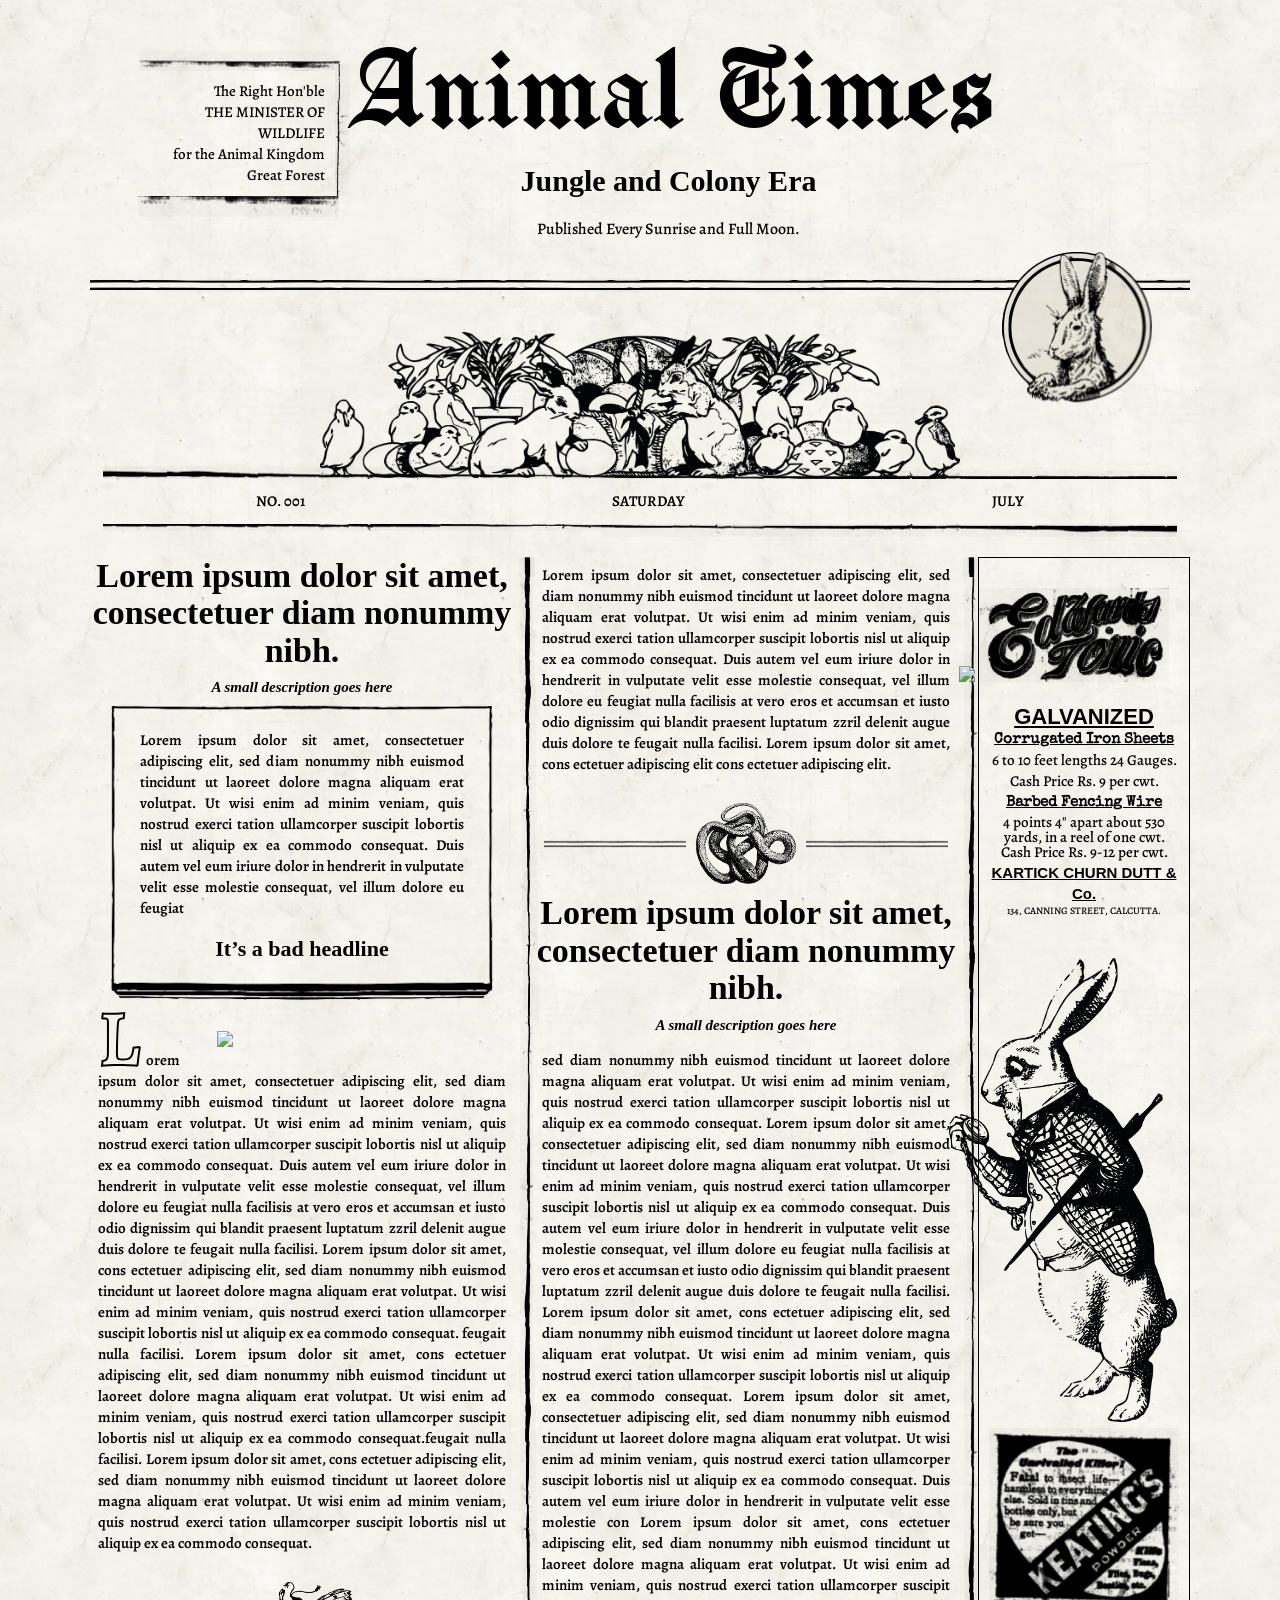
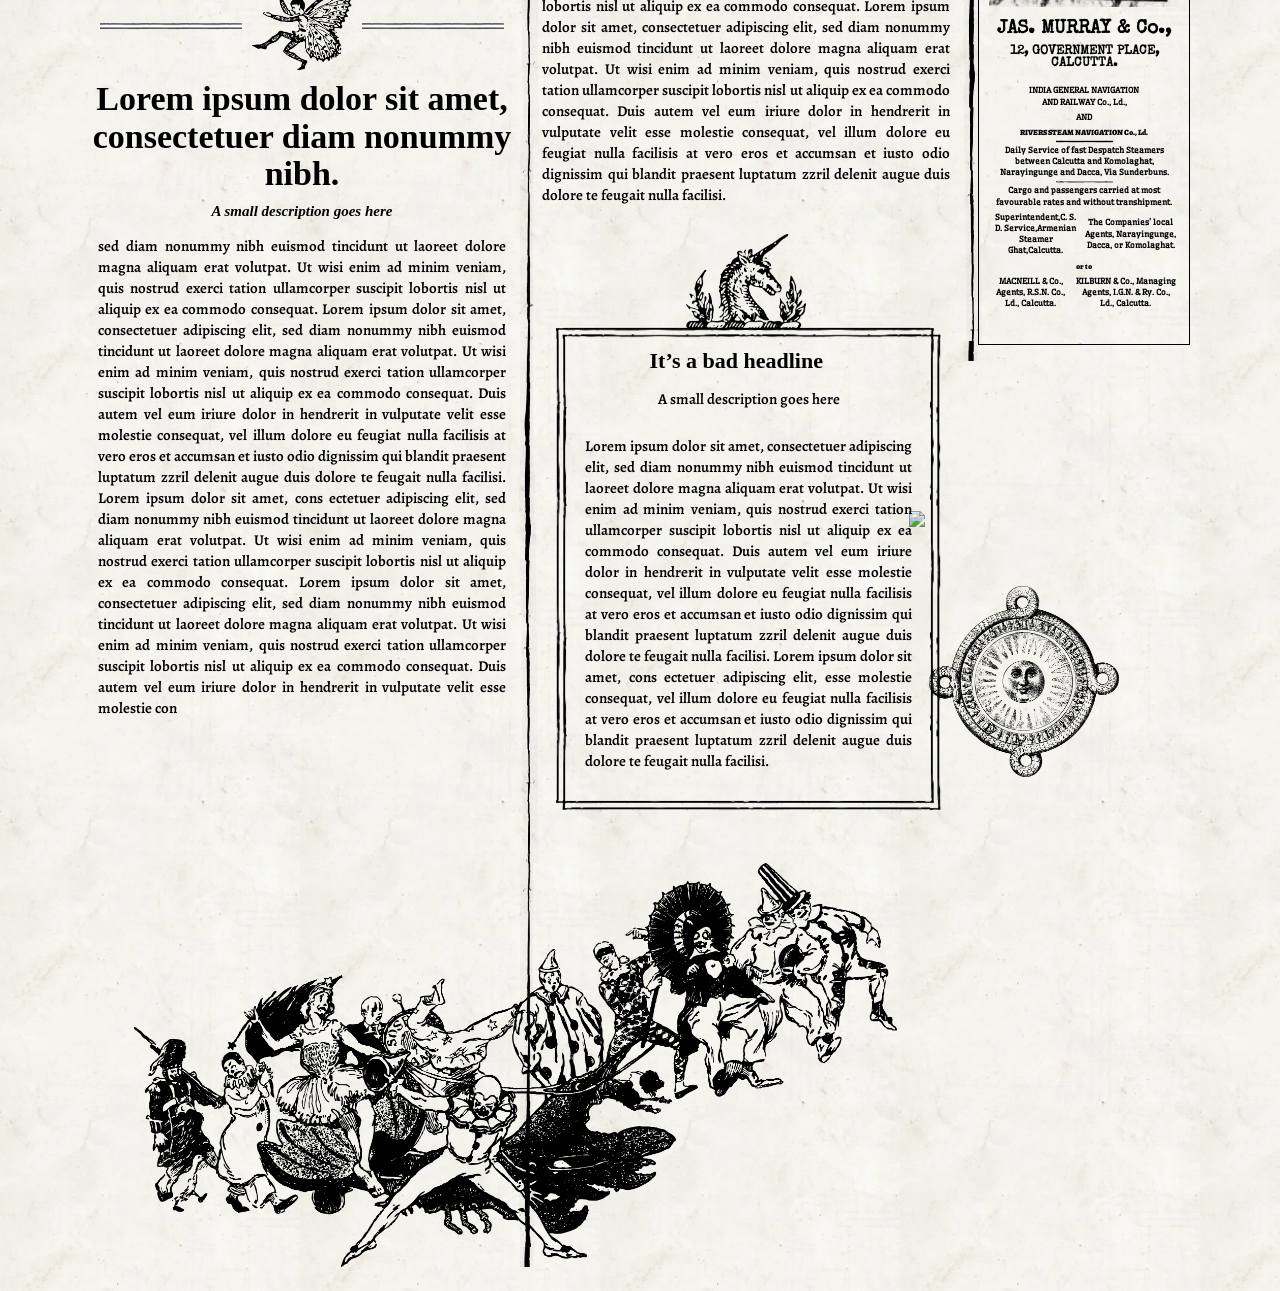
==== index.html @ b57e47ae "Reset the directory" ====
<!DOCTYPE html>
<html lang="en">

<head>
  <meta charset="utf-8">
  <meta name="viewport" content="width=device-width, initial-scale=1">
  <title>A flexbox front page</title>
  <link rel="stylesheet" href="style.css">
  <link rel="preconnect" href="https://fonts.googleapis.com">
  <link rel="preconnect" href="https://fonts.gstatic.com" crossorigin>
  <link href="https://fonts.googleapis.com/css2?family=Alegreya:ital,wght@0,400..900;1,400..900&family=Manufacturing+Consent&family=Tiro+Devanagari+Hindi:ital@0;1&display=swap" rel="stylesheet">
  <link rel="preconnect" href="https://fonts.googleapis.com">
  <link rel="preconnect" href="https://fonts.gstatic.com" crossorigin>
  <link href="https://fonts.googleapis.com/css2?family=Alegreya:ital,wght@0,400..900;1,400..900&family=Tiro+Devanagari+Hindi:ital@0;1&display=swap" rel="stylesheet">
  <link rel="preconnect" href="https://fonts.googleapis.com">
<link rel="preconnect" href="https://fonts.gstatic.com" crossorigin>
<link href="https://fonts.googleapis.com/css2?family=Alegreya:ital,wght@0,400..900;1,400..900&family=Manufacturing+Consent&family=Special+Elite&family=Tiro+Devanagari+Hindi:ital@0;1&display=swap" rel="stylesheet">
<link rel="preconnect" href="https://fonts.googleapis.com">
<link rel="preconnect" href="https://fonts.gstatic.com" crossorigin>
<link href="https://fonts.googleapis.com/css2?family=Wellfleet&display=swap" rel="stylesheet">
</head>

<body>

  <header class="masthead">
  <div class="socialbox">
    
    <div class="socials">
        <p class="social border">The Right Hon'ble<br>
        THE MINISTER OF<br>
        WILDLIFE<br>
        for the Animal Kingdom<br>
        Great Forest</p>
    </div>
    </div>
    <div class="logo">
      <h1 class="nameplate">Animal Times</h1>
      <p>Jungle and Colony Era</p>
      <p class="publish">Published Every Sunrise and Full Moon.</p>
    </div>
    <div class="emptydiv">
    </div>
    
  </header>

  <div class="linerabbit">
    <div class="doubleline1">
    </div>
    <img src="../Images/Stamp_2.png">
  </div>


  <div class="headingimage">
  <img src="../Images/Headingimage.png">
  </div>

  <div class="singleline">
    
    <div class="dateandtime">
      <p>NO. 001</p>
      <p>SATURDAY</p>
      <p>JULY</p>
    </div>
    </div>


  

  <!-- .row is a flex container. Each direct child .col is a flexible
       column. The .wide / .mid / .narrow classes only change how much
       space a column is allowed to grow (refer to the CSS and try to change the class!). -->
  <div class="row">

    <!-- the widest column -->
    <section class="col wide">
      <h2 class="lead">Lorem ipsum dolor sit amet, consectetuer diam nonummy nibh.</h2>

      <!-- A story can hold its own nested row of columns -->
      <div class="row">
        <div class="col">
          <h3>A small description goes here</h3>
          <div class="frametext">
            <p>Lorem ipsum dolor sit amet, consectetuer adipiscing elit, sed diam nonummy nibh euismod tincidunt ut laoreet dolore magna aliquam erat volutpat. Ut wisi enim ad minim veniam, quis nostrud exerci tation ullamcorper suscipit lobortis nisl ut aliquip ex ea commodo consequat. Duis autem vel eum iriure dolor in hendrerit in vulputate velit esse molestie consequat, vel illum dolore eu feugiat </p>
            <h2>It’s a bad headline</h2>
          </div>

          <article class="textwrap">
            <img src="../Images/Cockroach.png" class="wrapcockroach">
            <p>     
                <span class="letterl">L</span>orem ipsum dolor sit amet, consectetuer adipiscing elit, sed diam nonummy nibh euismod tincidunt ut laoreet dolore magna aliquam erat volutpat. Ut wisi enim ad minim veniam, quis nostrud exerci tation ullamcorper suscipit lobortis nisl ut aliquip ex ea commodo consequat. Duis autem vel eum iriure dolor in hendrerit in vulputate velit esse molestie consequat, vel illum dolore eu feugiat nulla facilisis at vero eros et accumsan et iusto odio dignissim qui blandit praesent luptatum zzril delenit augue duis dolore te feugait nulla facilisi.
Lorem ipsum dolor sit amet, cons ectetuer adipiscing elit, sed diam nonummy nibh euismod tincidunt ut laoreet dolore magna aliquam erat volutpat. Ut wisi enim ad minim veniam, quis nostrud exerci tation ullamcorper suscipit lobortis nisl ut aliquip ex ea commodo consequat. feugait nulla facilisi.
Lorem ipsum dolor sit amet, cons ectetuer adipiscing elit, sed diam nonummy nibh euismod tincidunt ut laoreet dolore magna aliquam erat volutpat. Ut wisi enim ad minim veniam, quis nostrud exerci tation ullamcorper suscipit lobortis nisl ut aliquip ex ea commodo consequat.feugait nulla facilisi.
Lorem ipsum dolor sit amet, cons ectetuer adipiscing elit, sed diam nonummy nibh euismod tincidunt ut laoreet dolore magna aliquam erat volutpat. Ut wisi enim ad minim veniam, quis nostrud exerci tation ullamcorper suscipit lobortis nisl ut aliquip ex ea commodo consequat.</p>
            </article>

            <div class="sectionbreak">
        <div class="sectionbreakline">

      </div>
      <img src="../Images/Butterfly.png" class="sectionbreakimg">
      <div class="sectionbreakline">
      </div>
      </div>

        <h2 class="lead">Lorem ipsum dolor sit amet, consectetuer diam nonummy nibh.</h2>
        
    <h3>A small description goes here</h3>

      <p>
        sed diam nonummy nibh euismod tincidunt ut laoreet dolore magna aliquam erat volutpat. Ut wisi enim ad minim veniam, quis nostrud exerci tation ullamcorper suscipit lobortis nisl ut aliquip ex ea commodo consequat.
Lorem ipsum dolor sit amet, consectetuer adipiscing elit, sed diam nonummy nibh euismod tincidunt ut laoreet dolore magna aliquam erat volutpat. Ut wisi enim ad minim veniam, quis nostrud exerci tation ullamcorper suscipit lobortis nisl ut aliquip ex ea commodo consequat. Duis autem vel eum iriure dolor in hendrerit in vulputate velit esse molestie consequat, vel illum dolore eu feugiat nulla facilisis at vero eros et accumsan et iusto odio dignissim qui blandit praesent luptatum zzril delenit augue duis dolore te feugait nulla facilisi.
Lorem ipsum dolor sit amet, cons ectetuer adipiscing elit, sed diam nonummy nibh euismod tincidunt ut laoreet dolore magna aliquam erat volutpat. Ut wisi enim ad minim veniam, quis nostrud exerci tation ullamcorper suscipit lobortis nisl ut aliquip ex ea commodo consequat. Lorem ipsum dolor sit amet, consectetuer adipiscing elit, sed diam nonummy nibh euismod tincidunt ut laoreet dolore magna aliquam erat volutpat. Ut wisi enim ad minim veniam, quis nostrud exerci tation ullamcorper suscipit lobortis nisl ut aliquip ex ea commodo consequat. Duis autem vel eum iriure dolor in hendrerit in vulputate velit esse molestie con
      </p>

      

        </div>

      </div>
    </section>

  
    <!-- a medium column with its own nested row -->
    <section class="col mid divider">
      <div class="row">
        <div class="col">
          <p>Lorem ipsum dolor sit amet, consectetuer adipiscing elit, sed diam nonummy nibh euismod tincidunt ut laoreet dolore magna aliquam erat volutpat. Ut wisi enim ad minim veniam, quis nostrud exerci tation ullamcorper suscipit lobortis nisl ut aliquip ex ea commodo consequat. Duis autem vel eum iriure dolor in hendrerit in vulputate velit esse molestie consequat, vel illum dolore eu feugiat nulla facilisis at vero eros et accumsan et iusto odio dignissim qui blandit praesent luptatum zzril delenit augue duis dolore te feugait nulla facilisi.
Lorem ipsum dolor sit amet, cons ectetuer adipiscing elit cons ectetuer adipiscing elit.</p>

      <div class="sectionbreak">
        <div class="sectionbreakline">

      </div>
      <img src="../Images/Snake.png" class="sectionbreakimg">
      <div class="sectionbreakline">
      </div>
      </div>

      <h2 class="lead">Lorem ipsum dolor sit amet, consectetuer diam nonummy nibh.</h2>
        
    <h3>A small description goes here</h3>
      <p>
        sed diam nonummy nibh euismod tincidunt ut laoreet dolore magna aliquam erat volutpat. Ut wisi enim ad minim veniam, quis nostrud exerci tation ullamcorper suscipit lobortis nisl ut aliquip ex ea commodo consequat.
Lorem ipsum dolor sit amet, consectetuer adipiscing elit, sed diam nonummy nibh euismod tincidunt ut laoreet dolore magna aliquam erat volutpat. Ut wisi enim ad minim veniam, quis nostrud exerci tation ullamcorper suscipit lobortis nisl ut aliquip ex ea commodo consequat. Duis autem vel eum iriure dolor in hendrerit in vulputate velit esse molestie consequat, vel illum dolore eu feugiat nulla facilisis at vero eros et accumsan et iusto odio dignissim qui blandit praesent luptatum zzril delenit augue duis dolore te feugait nulla facilisi.
Lorem ipsum dolor sit amet, cons ectetuer adipiscing elit, sed diam nonummy nibh euismod tincidunt ut laoreet dolore magna aliquam erat volutpat. Ut wisi enim ad minim veniam, quis nostrud exerci tation ullamcorper suscipit lobortis nisl ut aliquip ex ea commodo consequat. Lorem ipsum dolor sit amet, consectetuer adipiscing elit, sed diam nonummy nibh euismod tincidunt ut laoreet dolore magna aliquam erat volutpat. Ut wisi enim ad minim veniam, quis nostrud exerci tation ullamcorper suscipit lobortis nisl ut aliquip ex ea commodo consequat. Duis autem vel eum iriure dolor in hendrerit in vulputate velit esse molestie con
Lorem ipsum dolor sit amet, cons ectetuer adipiscing elit, sed diam nonummy nibh euismod tincidunt ut laoreet dolore magna aliquam erat volutpat. Ut wisi enim ad minim veniam, quis nostrud exerci tation ullamcorper suscipit lobortis nisl ut aliquip ex ea commodo consequat. Lorem ipsum dolor sit amet, consectetuer adipiscing elit, sed diam nonummy nibh euismod tincidunt ut laoreet dolore magna aliquam erat volutpat. Ut wisi enim ad minim veniam, quis nostrud exerci tation ullamcorper suscipit lobortis nisl ut aliquip ex ea commodo consequat. Duis autem vel eum iriure dolor in hendrerit in vulputate velit esse molestie consequat, vel illum dolore eu feugiat nulla facilisis at vero eros et accumsan et iusto odio dignissim qui blandit praesent luptatum zzril delenit augue duis dolore te feugait nulla facilisi.

      </p>

      <img src="../Images/Horse.png" class="sectionbreakimghorse">
      <div class="col2s2border">
        <div class="col2s2headanddes">
        <h2>It’s a bad headline</h2>
        
    <p>A small description goes here</p>
    </div>
    <p>Lorem ipsum dolor sit amet, consectetuer adipiscing elit, sed diam nonummy nibh euismod tincidunt ut laoreet dolore magna aliquam erat volutpat. Ut wisi enim ad minim veniam, quis nostrud exerci tation ullamcorper suscipit lobortis nisl ut aliquip ex ea commodo consequat. Duis autem vel eum iriure dolor in hendrerit in vulputate velit esse molestie consequat, vel illum dolore eu feugiat nulla facilisis at vero eros et accumsan et iusto odio dignissim qui blandit praesent luptatum zzril delenit augue duis dolore te feugait nulla facilisi.
        Lorem ipsum dolor sit amet, cons ectetuer adipiscing elit, esse molestie consequat, vel illum dolore eu feugiat nulla facilisis at vero eros et accumsan et iusto odio dignissim qui blandit praesent luptatum zzril delenit augue duis dolore te feugait nulla facilisi.</p>
      </div>
      <img src="../Images/Circus.png" style="width: 180%; margin-left: -400px; margin-top: 50px;">
        
    </div>
      
        

      </div>
    </section>

     <!-- narrower sidebar that holds shorter items -->
    <section class="col narrow divider">
      <div class="box">
        <img src="../Images/Lobsters.png" class="lobster">
        <img src="../Images/goldentonic.png" class="goldentonic">

        <div class="advert1">
          <h2 style="font-family: sans-serif; text-align: center; text-decoration: underline; margin: 0;">GALVANIZED</h2>
          <P style="text-decoration: underline; font-family: special elite; text-align: center; padding: 0; margin: 0">Corrugated Iron Sheets</P>
          <p style="font-family: Alegreya; font-weight: 500; text-align: center; padding: 0; margin: 0;">
            6 to 10 feet lengths 24 Gauges.<br>Cash Price Rs. 9 per cwt.
          </p>
          <p style="text-decoration: underline; font-family: special elite; text-align: center; padding: 0; margin: 0;">
            Barbed Fencing Wire
          </p>
          <p style="font-family: Alegreya; font-weight: 500; text-align: center; padding: 0; margin: 2px; line-height: 1em;">
            4 points 4" apart about 530 yards, in a reel of one cwt. Cash Price Rs. 9-12 per cwt.
          </p>
          <p style="font-family: sans-serif; text-decoration: underline; text-align: center; padding: 0; margin: 0;">
            KARTICK CHURN DUTT & Co.
          </p>
          <p style="font-size: 10px; text-align: center; font-weight: 500; font-family: Alegreya; padding: 0; margin: 0;">
            134, CANNING STREET, CALCUTTA.
          </p>

        </div>

        <img src="../Images/Rabbit.png" style="width: 120%; margin-left: -40px; margin-top: 40px;">
        <img src="../Images/keatings.png" style="width: 100%;">
        
        <div class="advert2">

          <p style="font-size: 1.2em; font-family: special elite;">
            JAS. MURRAY & Co.,
          </p>
          <p style="font-family: special elite; font-size: 0.8em; line-height: 0.9;">
            12, GOVERNMENT PLACE, CALCUTTA.
          </p>
          <p style="margin-top: 12px;">
            INDIA GENERAL NAVIGATION<br>AND RAILWAY Co., Ld.,
          </p>
          <p>
            AND
          </p>
          <p style="font-family: alegreya; font-weight: 1000;">
            RIVERS STEAM NAVIGATION Co., Ld.
          </p>
          <img src="../Images/border_thinlong.png">
          <p>
            Daily Service of fast Despatch Steamers between Calcutta and Komolaghat, Narayingunge and Dacca, Via Sunderbuns.
          </p>
          <img src="../Images/border_thinlong.png">
          <p>
            Cargo and passengers carried at most favourable rates and without transhipment.
          </p>
          <div style="display: flex; justify-content: space-between;">
            <p>
              Superintendent,C. S. D. Service,Armenian Steamer Ghat,Calcutta.
            </p>
            <p>
              The Companies' local Agents, Narayingunge, Dacca, or Komolaghat.
            </p>
          </div>
          <p style="font-family: alegreya; font-weight: 1000;">
            or to
          </p>
          <div style="display: flex; justify-content: space-between;">
            <p>
              MACNEILL & Co., Agents, R.S.N. Co., Ld., Calcutta.
            </p>
            <p>
              KILBURN & Co., Managing Agents, I.G.N. & Ry. Co., Ld., Calcutta.
            </p>
          </div>
        </div>

        <img src="../Images/Dino.png" style="width: 140%; margin-left: -80px; margin-top: 40px; margin-bottom: -200px;">
        <img src="../Images/Stamp_1.png" style="width: 100%; margin-bottom: -450px;" class="stamp1">
      </div>
      
    </section>

  </div>

</body>

</html>
---- style.css ----
/* * {
  border: 0.5px solid red;
} */

body {
  max-width: 1100px;
  margin: 0 auto;
  padding: 24px;
  font-family: serif;
  line-height: 1.4;
  background-image: url('../Images/background.jpg');
  background-repeat: repeat;
  background-size: 300px;
}

p {
  margin: 0 0 10px;
  font-size: 15px;
  text-align: justify;
  padding: 8px;
  font-family: Alegreya;
  font-weight: 600;
  font-kerning: none;
}

h1 {
  margin: 0;
  line-height: 1;
  font-weight: normal;
}

h2 {
  margin: 0 0 8px;
  font-size: 22px;
  line-height: 1.1;
  font-family: Luminari;
}

h3 {
  margin: 0 0 6px;
  font-size: 15px;
  text-align: center;
  font-style: italic;
}

.lead {
  font-size: 34px;
  text-align: center;
}


/* the day's top headline */
.row {
  display: flex;
  gap: 20px;
}

.col {
  display: flex;
  flex-direction: column;
  flex: 1;
  min-width: 0;
}

/* Column widths: bigger flex value = more room. */
.wide {
  flex: 4;
}

.mid {
  flex: 4;
}

.narrow {
  flex: 2;
}

/* border-style: solid;
  border-width: 13px;
  border-image-source: url("data-uri-pattern.svg");
  border-image-slice: 2% 0% 0% 0%;
  border-image-repeat: round; */

/* .divider {
  border-image-slice: 66 0 150 183;
  border-image-width: 20px 0px 20px 20px;
  border-image-outset: 0px 0px 0px 15px;
  mix-blend-mode: multiply;
  border-image-repeat: repeat;
  border-image-source: url(../Images/bordervertical.png);
  
} */

.divider {
  /* Keep your existing border-image setup */
  border-image-slice: 66 0 150 183;
  border-image-width: 20px 0px 20px 20px;
  border-image-outset: 0px 0px 0px 15px;
  mix-blend-mode: multiply;
  border-image-repeat: repeat;
  border-image-source: url(../Images/bordervertical.png);

  /* Stop the element short of the illustrations */
  height: calc(100% - 280px); /* Adjust '180px' until it stops right above the illustration */
}

.rule {
  border-top: 2px solid;
  border-bottom: 2px solid;
  padding: 6px 0;
  margin: 0 0 16px;
}

.box {
  border: 1px solid;
  padding: 10px;
  margin-bottom: 16px;
}

.masthead {
  display: flex;
  text-align: center;
  justify-content: space-between;
  
}

.nameplate {
  font-size: 42px;
  display: flex;
}

.deck {
  font-size: 15px;
  font-style: italic;
  text-align: center;
}

.photo {
  border: 1px solid;
  height: 180px;
  margin-bottom: 8px;
  background: #eee;
}

.caption {
  font-size: 12px;
  text-align: center;
}


.masthead p {
  margin: 0;
  font-size: 14px;
  text-align: center;
  display: flex;
  justify-content: center;
  font-family: Luminari;
  font-size: 30px;
}

.masthead h1 {
  font-family: Manufacturing Consent;
  font-size: 8em;
  margin-bottom: 0px;
  max-width: 1200px;
 
}

.socials p{
  font-family: Alegreya;
  font-size: 15px;
  font-weight: 500;
  text-align: right;
  justify-content: end;
  margin-right: -50%;
  max-width: 200px;
  padding: 10px;
  border-style: solid;
  border-width: 25px;
  border-image-source: url("../Images/borderbitmap.png");
  border-image-slice: 11% 14% 9% 0%;
  border-image-repeat: round;
  mix-blend-mode: multiply;
  
}

.socialbox {
  display: flex;
  margin-top: 2%;
}


.masthead .logo{
  display: flex;
  flex-direction: column;
  justify-content: center;
  align-items: center
}

.emptydiv {
  width: 15%;
}

.logo .publish{
  font-family: Alegreya;
  font-size: 16px;
  font-weight: 500;
}

.linerabbit {
  border: none;
  height: 14px;
  background: url(../Images/double_border.png) round;
  mix-blend-mode: multiply;
  margin-top: 30px;
}

.headingimage {
  display: flex;
  justify-content: center;
  align-items: center;
  margin-top: 40px;
}

.headingimage img{
  display: flex;
  justify-content: center;
  align-items: center;
  width: 50vw;
  max-width: 1200px;

}

.singleline {
  border-style: solid;
  border-width: 13px;
  border-image-source: url("../Images/singleborder.png");
  border-image-slice: 2% 0%;
  border-image-repeat: round;
  margin-top: -12px;
  mix-blend-mode: multiply;
  margin-bottom: 20px;
}
.dateandtime {
  display: flex;
  justify-content: space-around;
  font-family: Alegreya;
  font-weight: bold;
  font-size: 4em;
  align-items: center;
}

.dateandtime p{
  margin: 0;
  padding: 12px;
}

.linerabbit img {
 position: absolute;
 width: 150px;
 right: 10%;
 top: 28%;
 -webkit-animation: rotating 4s linear infinite;
  -moz-animation: rotating 4s linear infinite;
  -ms-animation: rotating 4s linear infinite;
  -o-animation: rotating 4s linear infinite;
  animation: rotating 4s linear infinite;
}

.frametext {
  border-style: solid;
  border-width: 8px 8px 22px 8px;
  border-image-source: url("../Images/borderbitmap2.png");
  border-image-slice: 3% 2% 7% 2%;
  border-image-repeat: round;
  display: flex;
  flex-direction: column;
  align-items: center;
  justify-content: center;
  padding: 10px 14px;
  margin-bottom: 20px;
  margin-left: 20px;
  margin-right: 20px;
  
}

.sectionbreak {
  display: flex;
  justify-content: space-evenly;
  align-items: center;
  gap: 10px;
  margin: 10px;

}

.sectionbreakimg {
  width: 100px;
}

.sectionbreakline {
  background-image: url("../Images/double_border.png");
  background-repeat: repeat;
  background-size: 40px;
  height: 8px;
  width: 100%;
}

.col2s2border {
  border-style: solid;
  border-width: 13px;
  border-image-source: url("../Images/doubleborderbox.png");
   border-image-slice: 4% 5%;
   border-image-repeat: round;
   padding: 10px;
   display: flex;
   flex-direction: column;
   align-items: center;
   justify-content: center;
   margin: 0px 15px 0px 20px;
}



.sectionbreakimghorse {
  width: 120px;
  margin-bottom: -4px;
  align-self: center;
  margin-top: 10px;
}

.textwrap {
  display: block;
  margin-top: 10px;
}

img.wrapcockroach{
  float: right;
    width: 70%;
    shape-outside: url(../images/Cockroach.png);
    shape-margin: 0.8em;
    shape-image-threshold: 0.5;
}

.letterl {
  font-size: 80px;
  line-height: 0px;
  margin-right: 6px;
  font-weight: 600;
  -webkit-text-stroke: 2px black;
  color: transparent;
}




.lobster {
  width: 110%;
  margin-top: -100px;
  margin-left: -30px;
}

.goldentonic {
  width:100%;
  margin-top: 20px;
}

.advert1 {
  display: flex;
  flex-direction: column;
  margin-top: 16px;
}

.advert2 p{
  display: flex;
  justify-content: center;
  align-items: center;
  text-align: center;
  font-size: 8px;
  font-weight: bold;
  font-family: Wellfleet;
  margin: 0;
  padding: 2px;
}

.advert2 {
  display: flex;
  flex-direction: column;
  justify-content: center;
  align-items: center;
}
.advert2 img {
  width: 30%;
}

.stamp1 {
  -webkit-animation: rotating 4s linear infinite;
  -moz-animation: rotating 4s linear infinite;
  -ms-animation: rotating 4s linear infinite;
  -o-animation: rotating 4s linear infinite;
  animation: rotating 4s linear infinite;
}
/* Stack the columns on narrow screens */
@media (max-width: 700px) {
  .row {
    flex-direction: column;
  }

  .divider {
    border-left: 0;
    padding-left: 0;
    border-top: 1px solid;
    padding-top: 16px;
  }

  .masthead h1{
    font-size: 2em;
  }
}


/* @supports (initial-letter: 2) or (-webkit-initial-letter: 2) {
  .textwrap p::first-letter {
        color: #ffebb5;
        font-weight: bold;
        margin-right: 1em;
        margin-top: 1em;
        initial-letter: 4;
        background: #af0f21;
        padding: 2em;
  }
} */


@-webkit-keyframes rotating /* Safari and Chrome */ {
  from {
    -webkit-transform: rotate(0deg);
    -o-transform: rotate(0deg);
    transform: rotate(0deg);
  }
  to {
    -webkit-transform: rotate(360deg);
    -o-transform: rotate(360deg);
    transform: rotate(360deg);
  }
}
@keyframes rotating {
  from {
    -ms-transform: rotate(0deg);
    -moz-transform: rotate(0deg);
    -webkit-transform: rotate(0deg);
    -o-transform: rotate(0deg);
    transform: rotate(0deg);
  }
  to {
    -ms-transform: rotate(360deg);
    -moz-transform: rotate(360deg);
    -webkit-transform: rotate(360deg);
    -o-transform: rotate(360deg);
    transform: rotate(360deg);
  }
}
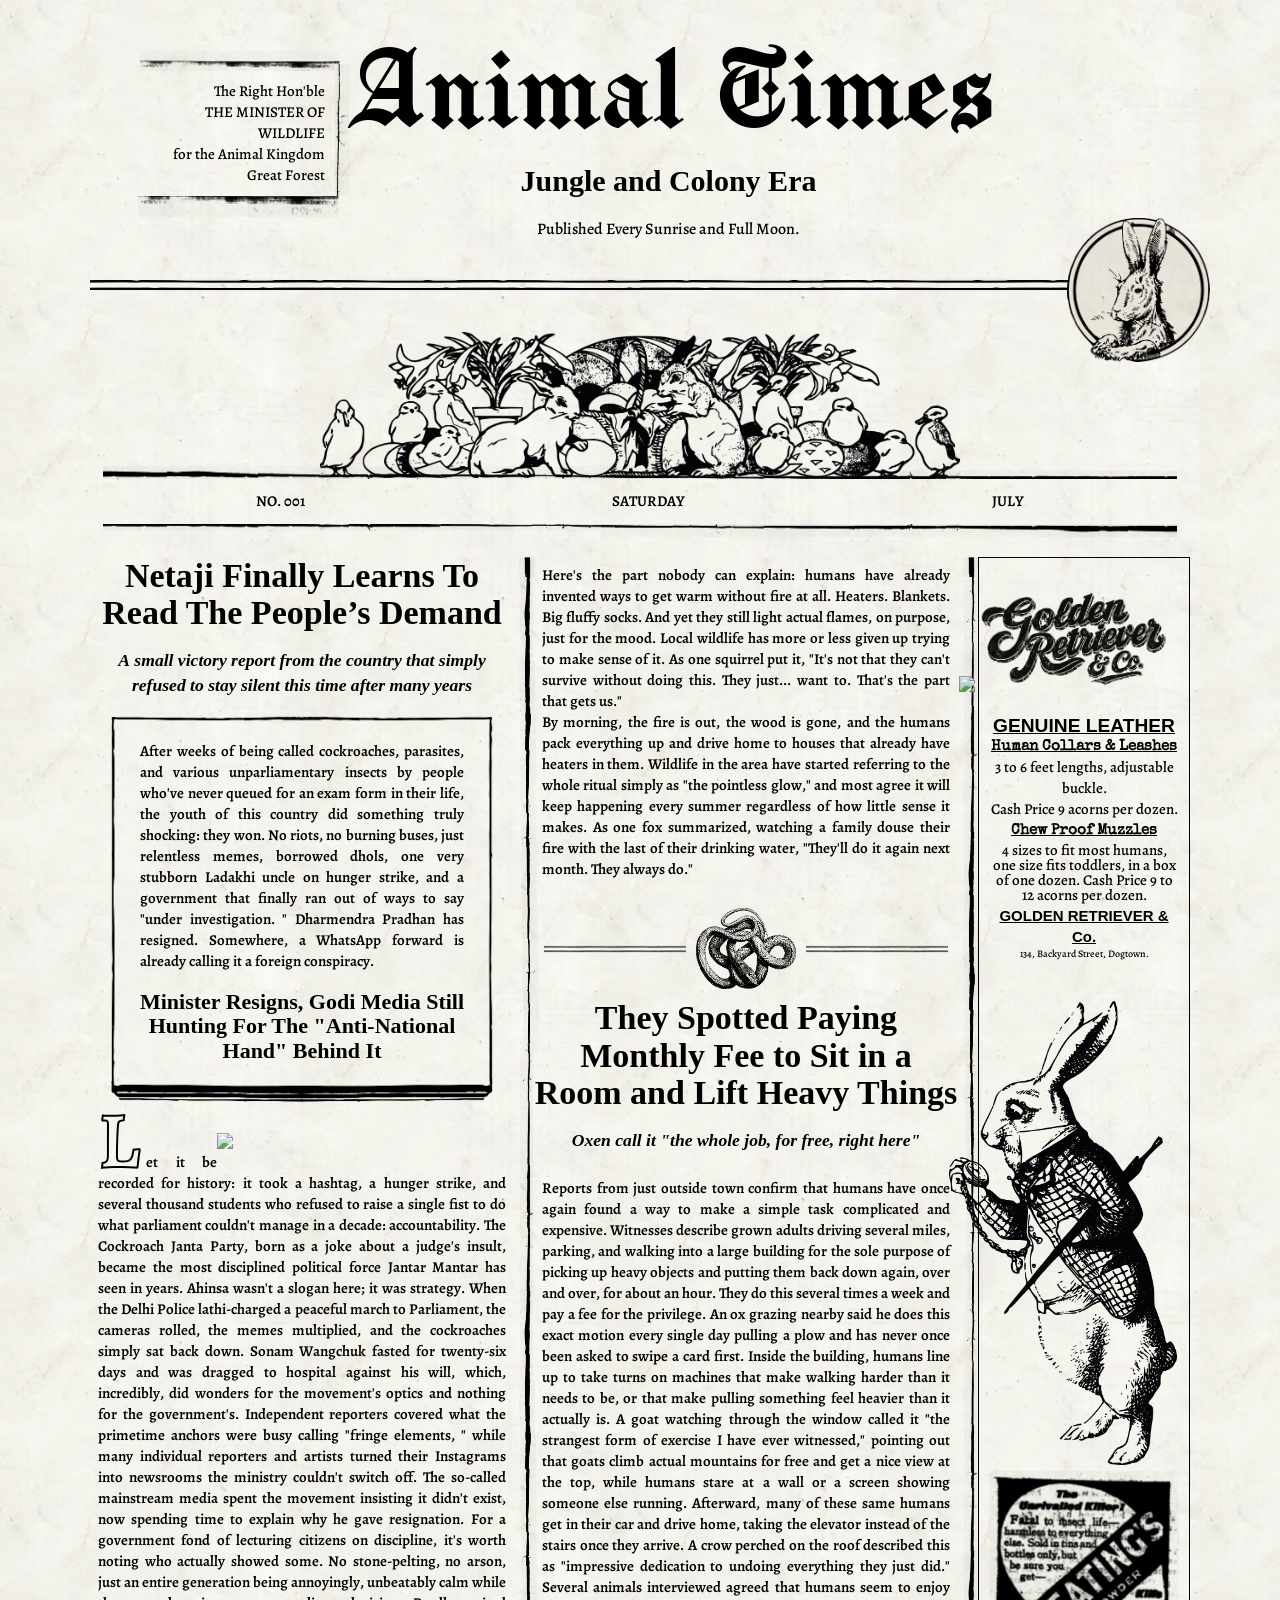
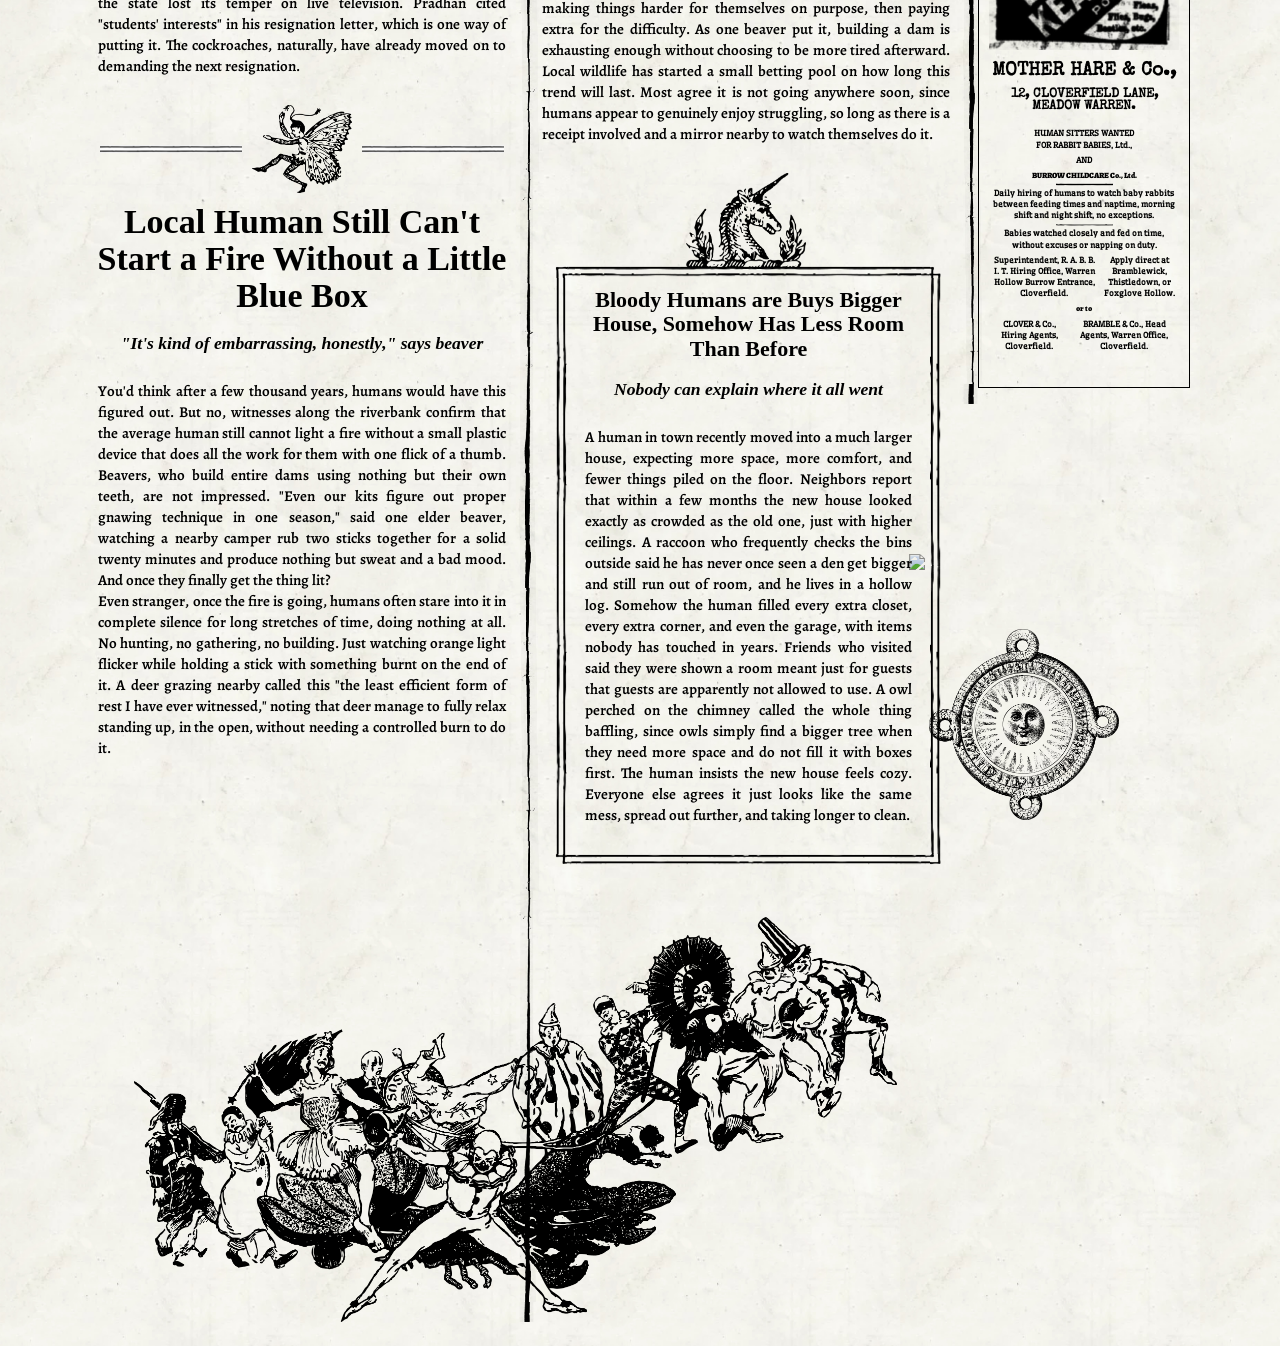
==== commit e184821e: "Version 3" ====
--- a/index.html
+++ b/index.html
@@ -73,24 +73,45 @@
 
     <!-- the widest column -->
     <section class="col wide">
-      <h2 class="lead">Lorem ipsum dolor sit amet, consectetuer diam nonummy nibh.</h2>
+      <h2 class="lead">Netaji Finally Learns To Read The People’s Demand</h2>
 
       <!-- A story can hold its own nested row of columns -->
       <div class="row">
         <div class="col">
-          <h3>A small description goes here</h3>
+          <p class="description">A small victory report from the country that simply refused to stay silent this time after many
+years</p>
           <div class="frametext">
-            <p>Lorem ipsum dolor sit amet, consectetuer adipiscing elit, sed diam nonummy nibh euismod tincidunt ut laoreet dolore magna aliquam erat volutpat. Ut wisi enim ad minim veniam, quis nostrud exerci tation ullamcorper suscipit lobortis nisl ut aliquip ex ea commodo consequat. Duis autem vel eum iriure dolor in hendrerit in vulputate velit esse molestie consequat, vel illum dolore eu feugiat </p>
-            <h2>It’s a bad headline</h2>
+            <p>After weeks of being called cockroaches, parasites, and various unparliamentary insects by
+people who've never queued for an exam form in their life, the youth of this country did
+something truly shocking: they won. No riots, no burning buses, just relentless memes,
+borrowed dhols, one very stubborn Ladakhi uncle on hunger strike, and a government that
+finally ran out of ways to say "under investigation.
+" Dharmendra Pradhan has resigned.
+Somewhere, a WhatsApp forward is already calling it a foreign conspiracy. </p>
+            <h2 style="text-align: center;">Minister Resigns, Godi Media Still Hunting For The "Anti-National Hand" Behind It</h2>
           </div>
 
           <article class="textwrap">
             <img src="../Images/Cockroach.png" class="wrapcockroach">
             <p>     
-                <span class="letterl">L</span>orem ipsum dolor sit amet, consectetuer adipiscing elit, sed diam nonummy nibh euismod tincidunt ut laoreet dolore magna aliquam erat volutpat. Ut wisi enim ad minim veniam, quis nostrud exerci tation ullamcorper suscipit lobortis nisl ut aliquip ex ea commodo consequat. Duis autem vel eum iriure dolor in hendrerit in vulputate velit esse molestie consequat, vel illum dolore eu feugiat nulla facilisis at vero eros et accumsan et iusto odio dignissim qui blandit praesent luptatum zzril delenit augue duis dolore te feugait nulla facilisi.
-Lorem ipsum dolor sit amet, cons ectetuer adipiscing elit, sed diam nonummy nibh euismod tincidunt ut laoreet dolore magna aliquam erat volutpat. Ut wisi enim ad minim veniam, quis nostrud exerci tation ullamcorper suscipit lobortis nisl ut aliquip ex ea commodo consequat. feugait nulla facilisi.
-Lorem ipsum dolor sit amet, cons ectetuer adipiscing elit, sed diam nonummy nibh euismod tincidunt ut laoreet dolore magna aliquam erat volutpat. Ut wisi enim ad minim veniam, quis nostrud exerci tation ullamcorper suscipit lobortis nisl ut aliquip ex ea commodo consequat.feugait nulla facilisi.
-Lorem ipsum dolor sit amet, cons ectetuer adipiscing elit, sed diam nonummy nibh euismod tincidunt ut laoreet dolore magna aliquam erat volutpat. Ut wisi enim ad minim veniam, quis nostrud exerci tation ullamcorper suscipit lobortis nisl ut aliquip ex ea commodo consequat.</p>
+                <span class="letterl">L</span>et it be recorded for history: it took a hashtag, a hunger strike, and several thousand students
+who refused to raise a single fist to do what parliament couldn't manage in a decade:
+accountability. The Cockroach Janta Party, born as a joke about a judge's insult, became the
+most disciplined political force Jantar Mantar has seen in years. Ahinsa wasn't a slogan here; it
+was strategy. When the Delhi Police lathi-charged a peaceful march to Parliament, the cameras
+rolled, the memes multiplied, and the cockroaches simply sat back down. Sonam Wangchuk
+fasted for twenty-six days and was dragged to hospital against his will, which, incredibly, did
+wonders for the movement's optics and nothing for the government's. Independent reporters
+covered what the primetime anchors were busy calling "fringe elements,
+" while many individual
+reporters and artists turned their Instagrams into newsrooms the ministry couldn't switch off. The
+so-called mainstream media spent the movement insisting it didn't exist, now spending time to
+explain why he gave resignation.
+For a government fond of lecturing citizens on discipline, it's worth noting who actually showed
+some. No stone-pelting, no arson, just an entire generation being annoyingly, unbeatably calm
+while the state lost its temper on live television. Pradhan cited "students' interests" in his
+resignation letter, which is one way of putting it. The cockroaches, naturally, have already
+moved on to demanding the next resignation.</p>
             </article>
 
             <div class="sectionbreak">
@@ -102,18 +123,14 @@
       </div>
       </div>
 
-        <h2 class="lead">Lorem ipsum dolor sit amet, consectetuer diam nonummy nibh.</h2>
-        
-    <h3>A small description goes here</h3>
+        <h2 class="lead">Local Human Still Can't Start a Fire Without a Little Blue Box</h2>
+        
+    <p class="description">"It's kind of embarrassing, honestly," says beaver</p>
 
       <p>
-        sed diam nonummy nibh euismod tincidunt ut laoreet dolore magna aliquam erat volutpat. Ut wisi enim ad minim veniam, quis nostrud exerci tation ullamcorper suscipit lobortis nisl ut aliquip ex ea commodo consequat.
-Lorem ipsum dolor sit amet, consectetuer adipiscing elit, sed diam nonummy nibh euismod tincidunt ut laoreet dolore magna aliquam erat volutpat. Ut wisi enim ad minim veniam, quis nostrud exerci tation ullamcorper suscipit lobortis nisl ut aliquip ex ea commodo consequat. Duis autem vel eum iriure dolor in hendrerit in vulputate velit esse molestie consequat, vel illum dolore eu feugiat nulla facilisis at vero eros et accumsan et iusto odio dignissim qui blandit praesent luptatum zzril delenit augue duis dolore te feugait nulla facilisi.
-Lorem ipsum dolor sit amet, cons ectetuer adipiscing elit, sed diam nonummy nibh euismod tincidunt ut laoreet dolore magna aliquam erat volutpat. Ut wisi enim ad minim veniam, quis nostrud exerci tation ullamcorper suscipit lobortis nisl ut aliquip ex ea commodo consequat. Lorem ipsum dolor sit amet, consectetuer adipiscing elit, sed diam nonummy nibh euismod tincidunt ut laoreet dolore magna aliquam erat volutpat. Ut wisi enim ad minim veniam, quis nostrud exerci tation ullamcorper suscipit lobortis nisl ut aliquip ex ea commodo consequat. Duis autem vel eum iriure dolor in hendrerit in vulputate velit esse molestie con
-      </p>
-
-      
-
+        You'd think after a few thousand years, humans would have this figured out. But no, witnesses along the riverbank confirm that the average human still cannot light a fire without a small plastic device that does all the work for them with one flick of a thumb. Beavers, who build entire dams using nothing but their own teeth, are not impressed. "Even our kits figure out proper gnawing technique in one season," said one elder beaver, watching a nearby camper rub two sticks together for a solid twenty minutes and produce nothing but sweat and a bad mood.
+And once they finally get the thing lit? <br>Even stranger, once the fire is going, humans often stare into it in complete silence for long stretches of time, doing nothing at all. No hunting, no gathering, no building. Just watching orange light flicker while holding a stick with something burnt on the end of it. A deer grazing nearby called this "the least efficient form of rest I have ever witnessed," noting that deer manage to fully relax standing up, in the open, without needing a controlled burn to do it.
+</p>
         </div>
 
       </div>
@@ -124,8 +141,10 @@
     <section class="col mid divider">
       <div class="row">
         <div class="col">
-          <p>Lorem ipsum dolor sit amet, consectetuer adipiscing elit, sed diam nonummy nibh euismod tincidunt ut laoreet dolore magna aliquam erat volutpat. Ut wisi enim ad minim veniam, quis nostrud exerci tation ullamcorper suscipit lobortis nisl ut aliquip ex ea commodo consequat. Duis autem vel eum iriure dolor in hendrerit in vulputate velit esse molestie consequat, vel illum dolore eu feugiat nulla facilisis at vero eros et accumsan et iusto odio dignissim qui blandit praesent luptatum zzril delenit augue duis dolore te feugait nulla facilisi.
-Lorem ipsum dolor sit amet, cons ectetuer adipiscing elit cons ectetuer adipiscing elit.</p>
+          <p>Here's the part nobody can explain: humans have already invented ways to get warm without fire at all. Heaters. Blankets. Big fluffy socks. And yet they still light actual flames, on purpose, just for the mood. Local wildlife has more or less given up trying to make sense of it. As one squirrel put it, "It's not that they can't survive without doing this. They just... want to. That's the part that gets us."<br>
+            By morning, the fire is out, the wood is gone, and the humans pack everything up and drive home to houses that already have heaters in them. Wildlife in the area have started referring to the whole ritual simply as "the pointless glow," and most agree it will keep happening every summer regardless of how little sense it makes. As one fox summarized, watching a family douse their fire with the last of their drinking water, "They'll do it again next month. They always do."
+            
+          </p>
 
       <div class="sectionbreak">
         <div class="sectionbreakline">
@@ -136,26 +155,28 @@
       </div>
       </div>
 
-      <h2 class="lead">Lorem ipsum dolor sit amet, consectetuer diam nonummy nibh.</h2>
-        
-    <h3>A small description goes here</h3>
+      <h2 class="lead">They Spotted Paying Monthly Fee to Sit in a Room and Lift Heavy Things</h2>
+        
+    <p class="description">Oxen call it "the whole job, for free, right here"</p>
       <p>
-        sed diam nonummy nibh euismod tincidunt ut laoreet dolore magna aliquam erat volutpat. Ut wisi enim ad minim veniam, quis nostrud exerci tation ullamcorper suscipit lobortis nisl ut aliquip ex ea commodo consequat.
-Lorem ipsum dolor sit amet, consectetuer adipiscing elit, sed diam nonummy nibh euismod tincidunt ut laoreet dolore magna aliquam erat volutpat. Ut wisi enim ad minim veniam, quis nostrud exerci tation ullamcorper suscipit lobortis nisl ut aliquip ex ea commodo consequat. Duis autem vel eum iriure dolor in hendrerit in vulputate velit esse molestie consequat, vel illum dolore eu feugiat nulla facilisis at vero eros et accumsan et iusto odio dignissim qui blandit praesent luptatum zzril delenit augue duis dolore te feugait nulla facilisi.
-Lorem ipsum dolor sit amet, cons ectetuer adipiscing elit, sed diam nonummy nibh euismod tincidunt ut laoreet dolore magna aliquam erat volutpat. Ut wisi enim ad minim veniam, quis nostrud exerci tation ullamcorper suscipit lobortis nisl ut aliquip ex ea commodo consequat. Lorem ipsum dolor sit amet, consectetuer adipiscing elit, sed diam nonummy nibh euismod tincidunt ut laoreet dolore magna aliquam erat volutpat. Ut wisi enim ad minim veniam, quis nostrud exerci tation ullamcorper suscipit lobortis nisl ut aliquip ex ea commodo consequat. Duis autem vel eum iriure dolor in hendrerit in vulputate velit esse molestie con
-Lorem ipsum dolor sit amet, cons ectetuer adipiscing elit, sed diam nonummy nibh euismod tincidunt ut laoreet dolore magna aliquam erat volutpat. Ut wisi enim ad minim veniam, quis nostrud exerci tation ullamcorper suscipit lobortis nisl ut aliquip ex ea commodo consequat. Lorem ipsum dolor sit amet, consectetuer adipiscing elit, sed diam nonummy nibh euismod tincidunt ut laoreet dolore magna aliquam erat volutpat. Ut wisi enim ad minim veniam, quis nostrud exerci tation ullamcorper suscipit lobortis nisl ut aliquip ex ea commodo consequat. Duis autem vel eum iriure dolor in hendrerit in vulputate velit esse molestie consequat, vel illum dolore eu feugiat nulla facilisis at vero eros et accumsan et iusto odio dignissim qui blandit praesent luptatum zzril delenit augue duis dolore te feugait nulla facilisi.
+        Reports from just outside town confirm that humans have once again found a way to make a simple task complicated and expensive. Witnesses describe grown adults driving several miles, parking, and walking into a large building for the sole purpose of picking up heavy objects and putting them back down again, over and over, for about an hour. They do this several times a week and pay a fee for the privilege. An ox grazing nearby said he does this exact motion every single day pulling a plow and has never once been asked to swipe a card first.
+
+Inside the building, humans line up to take turns on machines that make walking harder than it needs to be, or that make pulling something feel heavier than it actually is. A goat watching through the window called it "the strangest form of exercise I have ever witnessed," pointing out that goats climb actual mountains for free and get a nice view at the top, while humans stare at a wall or a screen showing someone else running.
+
+Afterward, many of these same humans get in their car and drive home, taking the elevator instead of the stairs once they arrive. A crow perched on the roof described this as "impressive dedication to undoing everything they just did." Several animals interviewed agreed that humans seem to enjoy making things harder for themselves on purpose, then paying extra for the difficulty. As one beaver put it, building a dam is exhausting enough without choosing to be more tired afterward.
+
+Local wildlife has started a small betting pool on how long this trend will last. Most agree it is not going anywhere soon, since humans appear to genuinely enjoy struggling, so long as there is a receipt involved and a mirror nearby to watch themselves do it.
 
       </p>
 
       <img src="../Images/Horse.png" class="sectionbreakimghorse">
       <div class="col2s2border">
         <div class="col2s2headanddes">
-        <h2>It’s a bad headline</h2>
-        
-    <p>A small description goes here</p>
-    </div>
-    <p>Lorem ipsum dolor sit amet, consectetuer adipiscing elit, sed diam nonummy nibh euismod tincidunt ut laoreet dolore magna aliquam erat volutpat. Ut wisi enim ad minim veniam, quis nostrud exerci tation ullamcorper suscipit lobortis nisl ut aliquip ex ea commodo consequat. Duis autem vel eum iriure dolor in hendrerit in vulputate velit esse molestie consequat, vel illum dolore eu feugiat nulla facilisis at vero eros et accumsan et iusto odio dignissim qui blandit praesent luptatum zzril delenit augue duis dolore te feugait nulla facilisi.
-        Lorem ipsum dolor sit amet, cons ectetuer adipiscing elit, esse molestie consequat, vel illum dolore eu feugiat nulla facilisis at vero eros et accumsan et iusto odio dignissim qui blandit praesent luptatum zzril delenit augue duis dolore te feugait nulla facilisi.</p>
+        <h2 style="text-align: center;">Bloody Humans are Buys Bigger House, Somehow Has Less Room Than Before</h2>
+        
+    <p class="description">Nobody can explain where it all went</p>
+    </div>
+    <p>A human in town recently moved into a much larger house, expecting more space, more comfort, and fewer things piled on the floor. Neighbors report that within a few months the new house looked exactly as crowded as the old one, just with higher ceilings. A raccoon who frequently checks the bins outside said he has never once seen a den get bigger and still run out of room, and he lives in a hollow log. Somehow the human filled every extra closet, every extra corner, and even the garage, with items nobody has touched in years. Friends who visited said they were shown a room meant just for guests that guests are apparently not allowed to use. A owl perched on the chimney called the whole thing baffling, since owls simply find a bigger tree when they need more space and do not fill it with boxes first. The human insists the new house feels cozy. Everyone else agrees it just looks like the same mess, spread out further, and taking longer to clean.</p>
       </div>
       <img src="../Images/Circus.png" style="width: 180%; margin-left: -400px; margin-top: 50px;">
         
@@ -173,22 +194,22 @@
         <img src="../Images/goldentonic.png" class="goldentonic">
 
         <div class="advert1">
-          <h2 style="font-family: sans-serif; text-align: center; text-decoration: underline; margin: 0;">GALVANIZED</h2>
-          <P style="text-decoration: underline; font-family: special elite; text-align: center; padding: 0; margin: 0">Corrugated Iron Sheets</P>
+          <h2 style=" font-size: 1.2em; font-family: sans-serif; text-align: center; text-decoration: underline; margin: 0;">GENUINE LEATHER</h2>
+          <P style="text-decoration: underline; font-family: special elite; text-align: center; padding: 0; margin: 0">Human Collars & Leashes</P>
           <p style="font-family: Alegreya; font-weight: 500; text-align: center; padding: 0; margin: 0;">
-            6 to 10 feet lengths 24 Gauges.<br>Cash Price Rs. 9 per cwt.
+            3 to 6 feet lengths, adjustable buckle.<br>Cash Price 9 acorns per dozen.
           </p>
           <p style="text-decoration: underline; font-family: special elite; text-align: center; padding: 0; margin: 0;">
-            Barbed Fencing Wire
+            Chew Proof Muzzles
           </p>
           <p style="font-family: Alegreya; font-weight: 500; text-align: center; padding: 0; margin: 2px; line-height: 1em;">
-            4 points 4" apart about 530 yards, in a reel of one cwt. Cash Price Rs. 9-12 per cwt.
+            4 sizes to fit most humans, one size fits toddlers, in a box of one dozen. Cash Price 9 to 12 acorns per dozen.
           </p>
           <p style="font-family: sans-serif; text-decoration: underline; text-align: center; padding: 0; margin: 0;">
-            KARTICK CHURN DUTT & Co.
+            GOLDEN RETRIEVER & Co.
           </p>
           <p style="font-size: 10px; text-align: center; font-weight: 500; font-family: Alegreya; padding: 0; margin: 0;">
-            134, CANNING STREET, CALCUTTA.
+            134, Backyard Street, Dogtown.
           </p>
 
         </div>
@@ -199,34 +220,41 @@
         <div class="advert2">
 
           <p style="font-size: 1.2em; font-family: special elite;">
-            JAS. MURRAY & Co.,
+            MOTHER HARE & Co.,
           </p>
           <p style="font-family: special elite; font-size: 0.8em; line-height: 0.9;">
-            12, GOVERNMENT PLACE, CALCUTTA.
+            12, CLOVERFIELD LANE, MEADOW WARREN.
           </p>
           <p style="margin-top: 12px;">
-            INDIA GENERAL NAVIGATION<br>AND RAILWAY Co., Ld.,
+            HUMAN SITTERS WANTED<br>FOR RABBIT BABIES, Ltd.,
           </p>
           <p>
             AND
           </p>
           <p style="font-family: alegreya; font-weight: 1000;">
-            RIVERS STEAM NAVIGATION Co., Ld.
+            BURROW CHILDCARE Co., Ltd.
           </p>
           <img src="../Images/border_thinlong.png">
           <p>
-            Daily Service of fast Despatch Steamers between Calcutta and Komolaghat, Narayingunge and Dacca, Via Sunderbuns.
+            Daily hiring of humans to watch baby rabbits
+between feeding times and naptime,
+morning shift and night shift, no exceptions.
           </p>
           <img src="../Images/border_thinlong.png">
           <p>
-            Cargo and passengers carried at most favourable rates and without transhipment.
+            Babies watched closely and fed on time,
+without excuses or napping on duty.
           </p>
           <div style="display: flex; justify-content: space-between;">
             <p>
-              Superintendent,C. S. D. Service,Armenian Steamer Ghat,Calcutta.
-            </p>
-            <p>
-              The Companies' local Agents, Narayingunge, Dacca, or Komolaghat.
+              Superintendent, R. A. B. B. I. T.
+Hiring Office, Warren Hollow
+Burrow Entrance, Cloverfield.
+            </p>
+            <p>
+              Apply direct at
+Bramblewick, Thistledown,
+or Foxglove Hollow.
             </p>
           </div>
           <p style="font-family: alegreya; font-weight: 1000;">
@@ -234,10 +262,13 @@
           </p>
           <div style="display: flex; justify-content: space-between;">
             <p>
-              MACNEILL & Co., Agents, R.S.N. Co., Ld., Calcutta.
-            </p>
-            <p>
-              KILBURN & Co., Managing Agents, I.G.N. & Ry. Co., Ld., Calcutta.
+              CLOVER & Co.,
+Hiring Agents, Cloverfield.
+            </p>
+            <p>
+              BRAMBLE & Co., Head
+Agents, Warren Office,
+Cloverfield.
             </p>
           </div>
         </div>
--- a/style.css
+++ b/style.css
@@ -161,6 +161,11 @@
   font-size: 30px;
 }
 
+p.description{
+  font-style: italic;
+  text-align: center;
+  font-size:1.1em;
+}
 .masthead h1 {
   font-family: Manufacturing Consent;
   font-size: 8em;
@@ -211,11 +216,26 @@
 }
 
 .linerabbit {
+  display: flex;
+  align-items: flex-end;
+  flex-direction: column;
   border: none;
   height: 14px;
   background: url(../Images/double_border.png) round;
   mix-blend-mode: multiply;
   margin-top: 30px;
+}
+
+.linerabbit img {
+  width: 13%;
+  margin-top: -60px;
+  margin-right: -20px;
+  display: flex;
+ -webkit-animation: rotating 4s linear infinite;
+  -moz-animation: rotating 4s linear infinite;
+  -ms-animation: rotating 4s linear infinite;
+  -o-animation: rotating 4s linear infinite;
+  animation: rotating 4s linear infinite;
 }
 
 .headingimage {
@@ -258,17 +278,7 @@
   padding: 12px;
 }
 
-.linerabbit img {
- position: absolute;
- width: 150px;
- right: 10%;
- top: 28%;
- -webkit-animation: rotating 4s linear infinite;
-  -moz-animation: rotating 4s linear infinite;
-  -ms-animation: rotating 4s linear infinite;
-  -o-animation: rotating 4s linear infinite;
-  animation: rotating 4s linear infinite;
-}
+
 
 .frametext {
   border-style: solid;
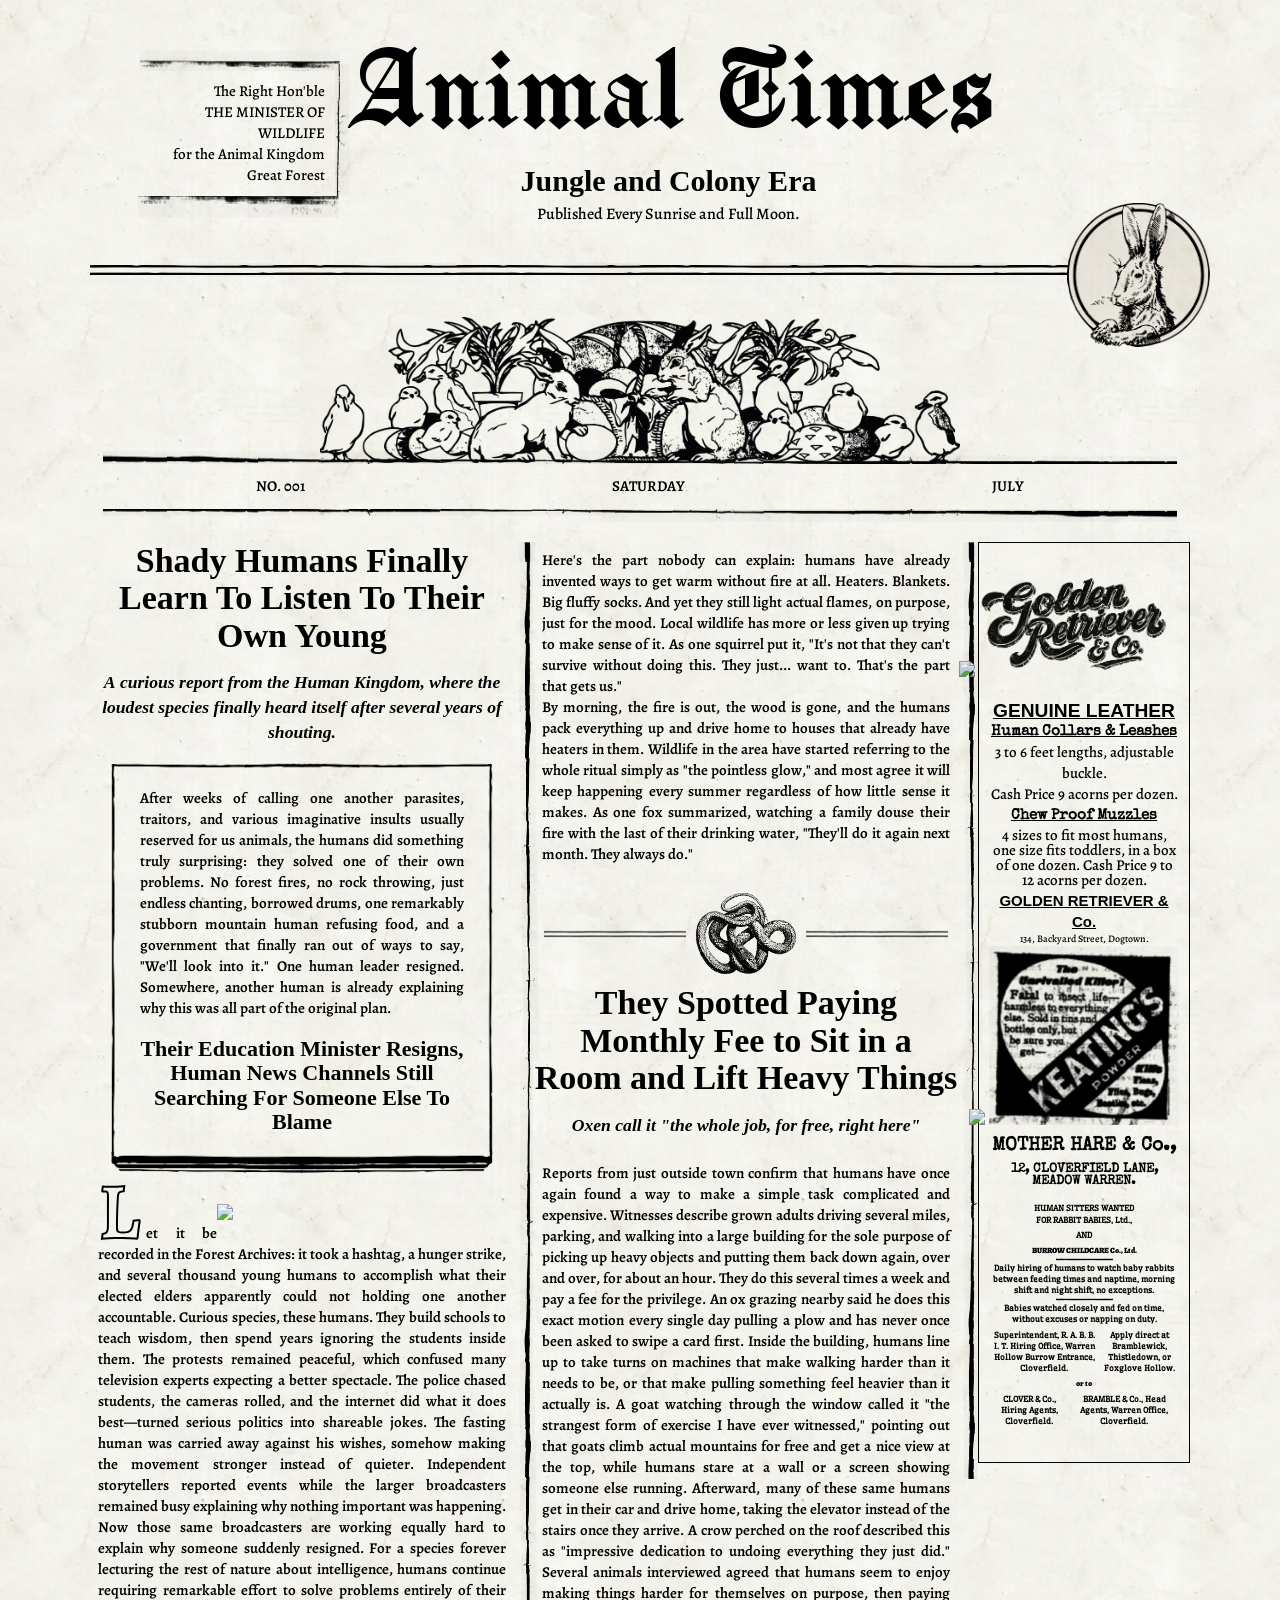
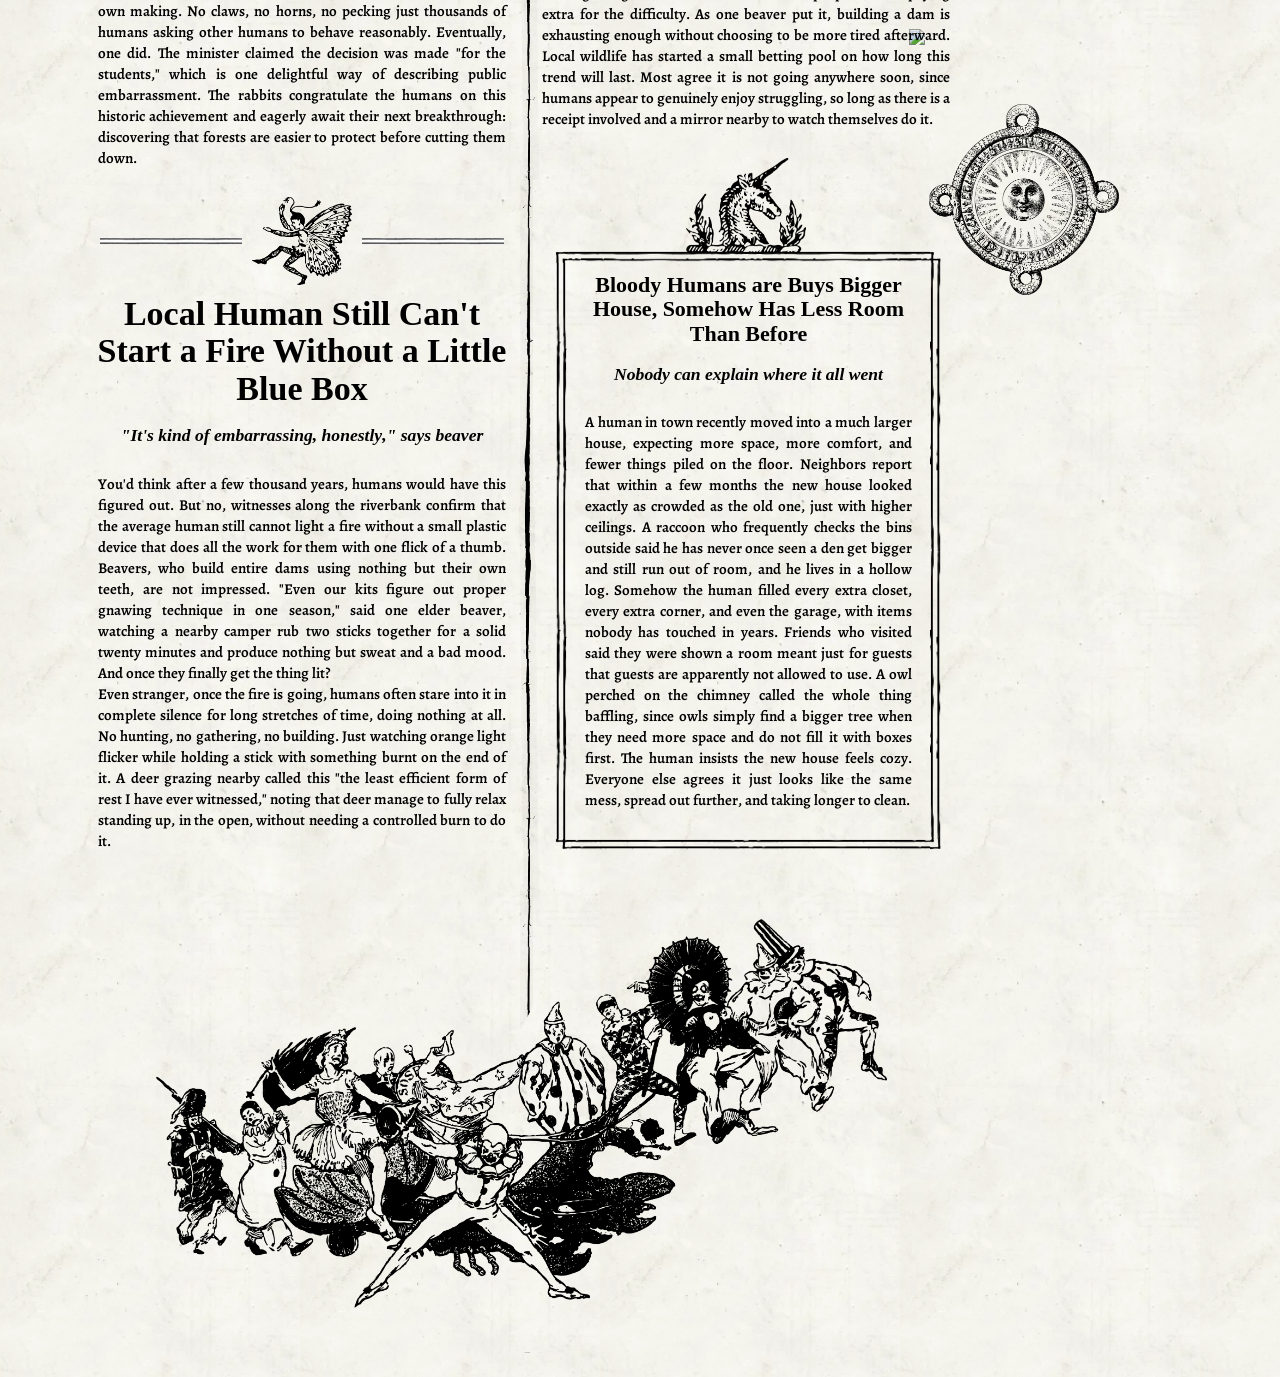
==== commit 73dae03b: "Version 4" ====
--- a/index.html
+++ b/index.html
@@ -73,45 +73,23 @@
 
     <!-- the widest column -->
     <section class="col wide">
-      <h2 class="lead">Netaji Finally Learns To Read The People’s Demand</h2>
+      <h2 class="lead">Shady Humans Finally Learn To Listen To Their Own Young</h2>
 
       <!-- A story can hold its own nested row of columns -->
       <div class="row">
         <div class="col">
-          <p class="description">A small victory report from the country that simply refused to stay silent this time after many
-years</p>
+          <p class="description">A curious report from the Human Kingdom, where the loudest species finally heard itself after several years of shouting.</p>
           <div class="frametext">
-            <p>After weeks of being called cockroaches, parasites, and various unparliamentary insects by
-people who've never queued for an exam form in their life, the youth of this country did
-something truly shocking: they won. No riots, no burning buses, just relentless memes,
-borrowed dhols, one very stubborn Ladakhi uncle on hunger strike, and a government that
-finally ran out of ways to say "under investigation.
-" Dharmendra Pradhan has resigned.
-Somewhere, a WhatsApp forward is already calling it a foreign conspiracy. </p>
-            <h2 style="text-align: center;">Minister Resigns, Godi Media Still Hunting For The "Anti-National Hand" Behind It</h2>
+            <p>After weeks of calling one another parasites, traitors, and various imaginative insults usually reserved for us animals, the humans did something truly surprising: they solved one of their own problems. No forest fires, no rock throwing, just endless chanting, borrowed drums, one remarkably stubborn mountain human refusing food, and a government that finally ran out of ways to say, "We'll look into it." One human leader resigned. Somewhere, another human is already explaining why this was all part of the original plan.</p>
+            <h2 style="text-align: center;">Their Education Minister Resigns, Human News Channels Still Searching For Someone Else To Blame</h2>
           </div>
 
           <article class="textwrap">
             <img src="../Images/Cockroach.png" class="wrapcockroach">
             <p>     
-                <span class="letterl">L</span>et it be recorded for history: it took a hashtag, a hunger strike, and several thousand students
-who refused to raise a single fist to do what parliament couldn't manage in a decade:
-accountability. The Cockroach Janta Party, born as a joke about a judge's insult, became the
-most disciplined political force Jantar Mantar has seen in years. Ahinsa wasn't a slogan here; it
-was strategy. When the Delhi Police lathi-charged a peaceful march to Parliament, the cameras
-rolled, the memes multiplied, and the cockroaches simply sat back down. Sonam Wangchuk
-fasted for twenty-six days and was dragged to hospital against his will, which, incredibly, did
-wonders for the movement's optics and nothing for the government's. Independent reporters
-covered what the primetime anchors were busy calling "fringe elements,
-" while many individual
-reporters and artists turned their Instagrams into newsrooms the ministry couldn't switch off. The
-so-called mainstream media spent the movement insisting it didn't exist, now spending time to
-explain why he gave resignation.
-For a government fond of lecturing citizens on discipline, it's worth noting who actually showed
-some. No stone-pelting, no arson, just an entire generation being annoyingly, unbeatably calm
-while the state lost its temper on live television. Pradhan cited "students' interests" in his
-resignation letter, which is one way of putting it. The cockroaches, naturally, have already
-moved on to demanding the next resignation.</p>
+                <span class="letterl">L</span>et it be recorded in the Forest Archives: it took a hashtag, a hunger strike, and several thousand young humans to accomplish what their elected elders apparently could not holding one another accountable. Curious species, these humans. They build schools to teach wisdom, then spend years ignoring the students inside them. The protests remained peaceful, which confused many television experts expecting a better spectacle. The police chased students, the cameras rolled, and the internet did what it does best—turned serious politics into shareable jokes. The fasting human was carried away against his wishes, somehow making the movement stronger instead of quieter. Independent storytellers reported events while the larger broadcasters remained busy explaining why nothing important was happening. Now those same broadcasters are working equally hard to explain why someone suddenly resigned.
+
+For a species forever lecturing the rest of nature about intelligence, humans continue requiring remarkable effort to solve problems entirely of their own making. No claws, no horns, no pecking just thousands of humans asking other humans to behave reasonably. Eventually, one did. The minister claimed the decision was made "for the students," which is one delightful way of describing public embarrassment. The rabbits congratulate the humans on this historic achievement and eagerly await their next breakthrough: discovering that forests are easier to protect before cutting them down.</p>
             </article>
 
             <div class="sectionbreak">
@@ -214,7 +192,7 @@
 
         </div>
 
-        <img src="../Images/Rabbit.png" style="width: 120%; margin-left: -40px; margin-top: 40px;">
+        <img src="../Images/Frog.png" style="width: 120%; margin-left: -20px; margin-top: 40px;">
         <img src="../Images/keatings.png" style="width: 100%;">
         
         <div class="advert2">
--- a/style.css
+++ b/style.css
@@ -213,6 +213,7 @@
   font-family: Alegreya;
   font-size: 16px;
   font-weight: 500;
+  margin-top: -15px;
 }
 
 .linerabbit {
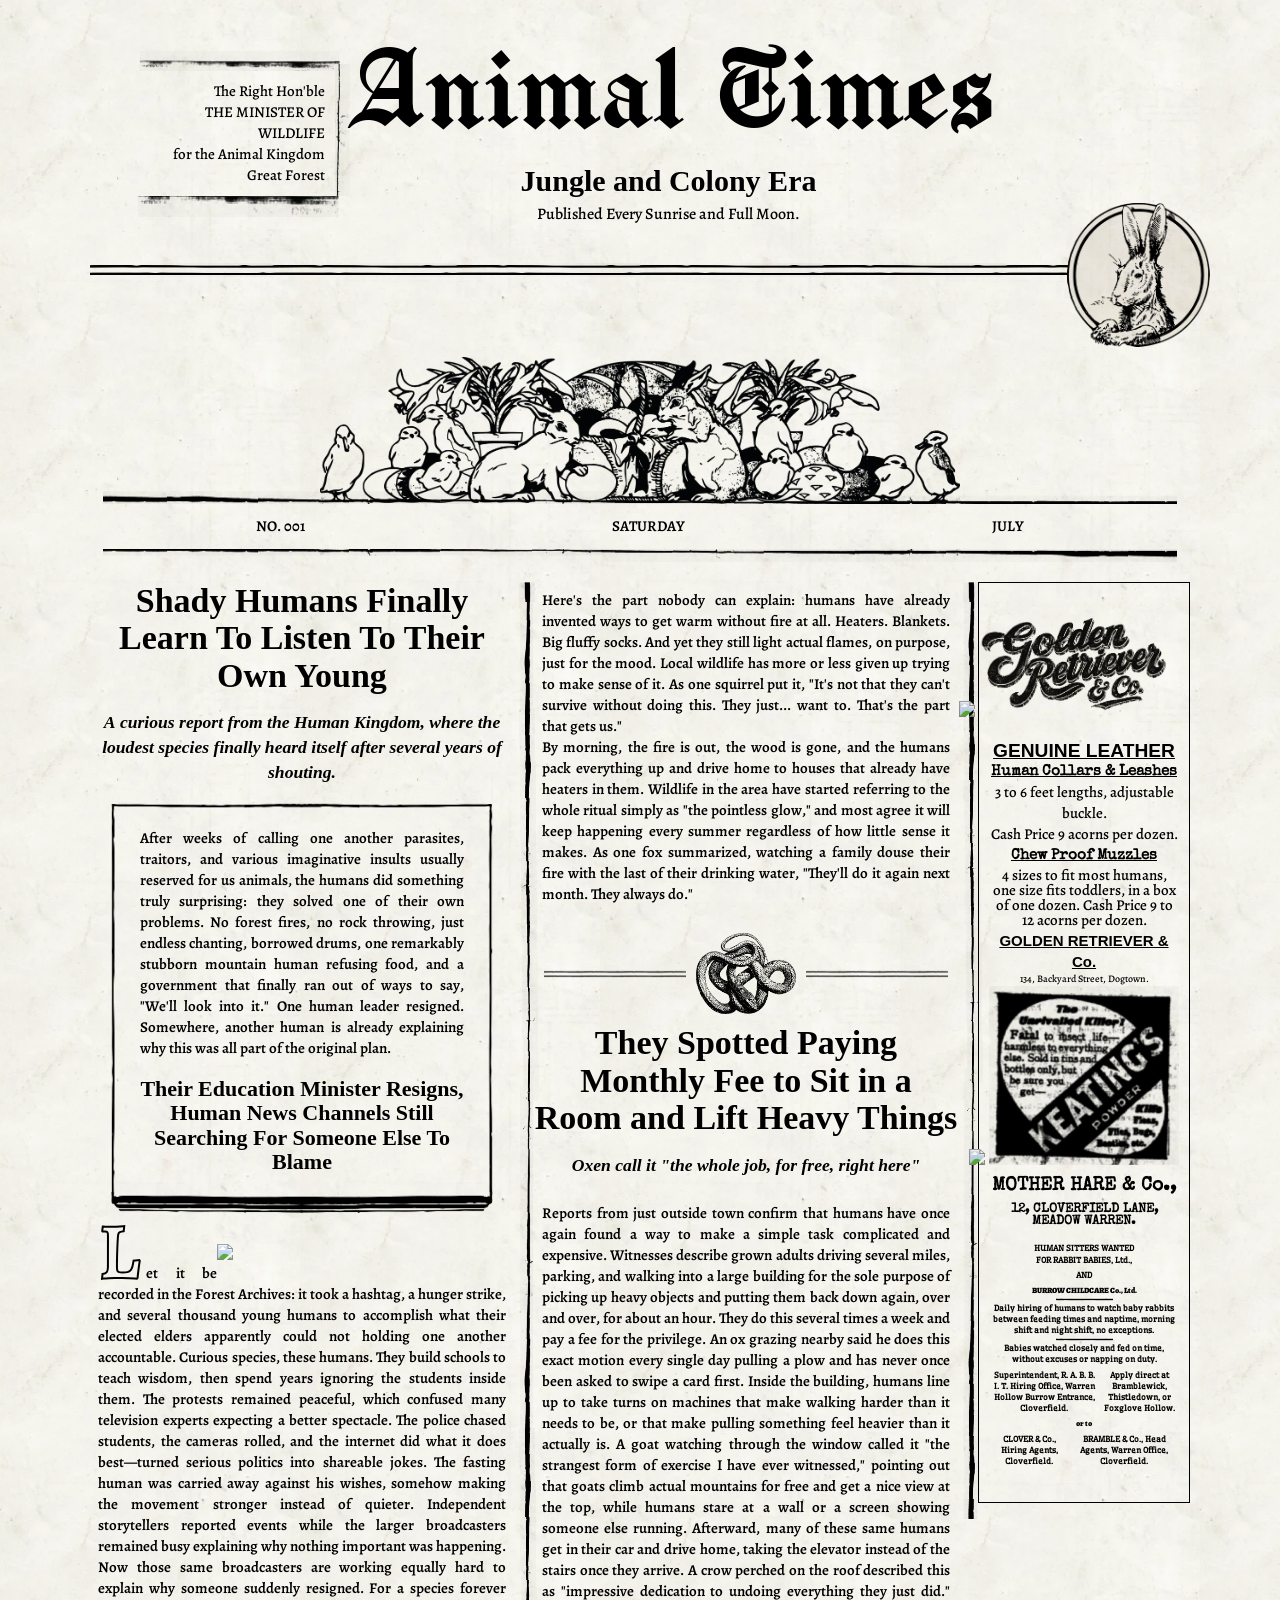
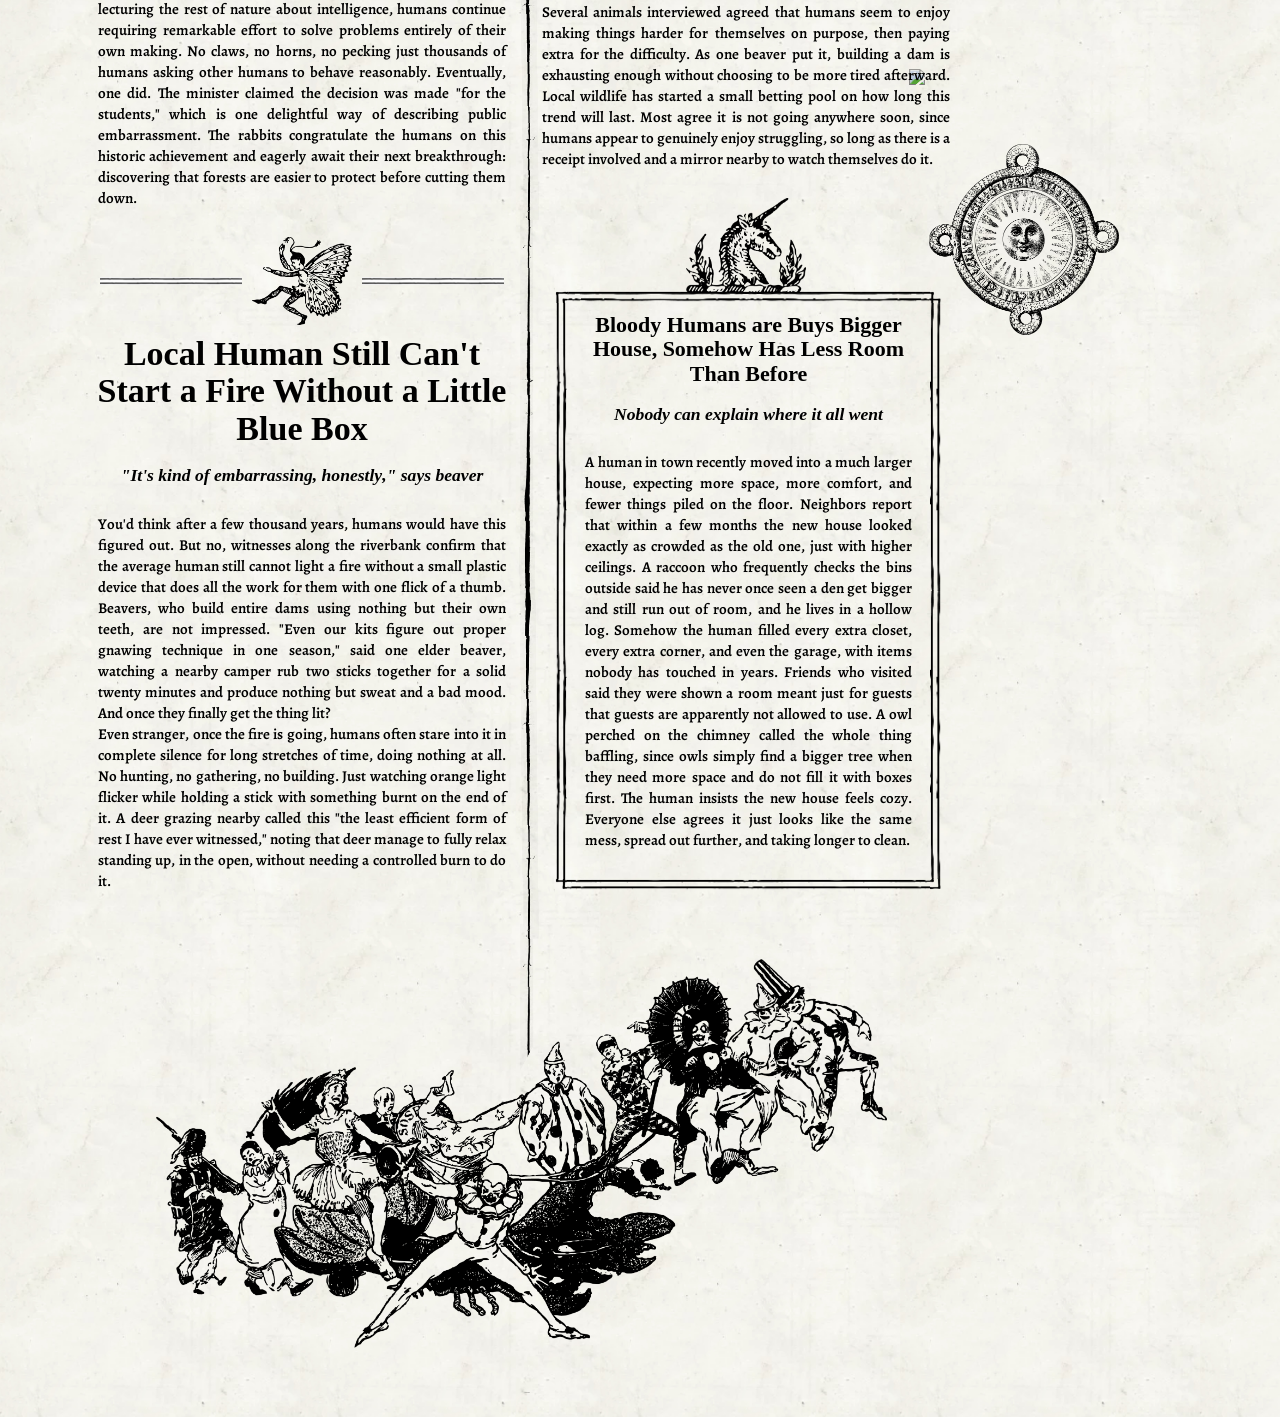
==== commit 2ffad90a: "version 5" ====
--- a/index.html
+++ b/index.html
@@ -51,7 +51,7 @@
 
 
   <div class="headingimage">
-  <img src="../Images/Headingimage.png">
+  <img src="../Images/Headingimage.png" class="headingimage">
   </div>
 
   <div class="singleline">
@@ -156,7 +156,7 @@
     </div>
     <p>A human in town recently moved into a much larger house, expecting more space, more comfort, and fewer things piled on the floor. Neighbors report that within a few months the new house looked exactly as crowded as the old one, just with higher ceilings. A raccoon who frequently checks the bins outside said he has never once seen a den get bigger and still run out of room, and he lives in a hollow log. Somehow the human filled every extra closet, every extra corner, and even the garage, with items nobody has touched in years. Friends who visited said they were shown a room meant just for guests that guests are apparently not allowed to use. A owl perched on the chimney called the whole thing baffling, since owls simply find a bigger tree when they need more space and do not fill it with boxes first. The human insists the new house feels cozy. Everyone else agrees it just looks like the same mess, spread out further, and taking longer to clean.</p>
       </div>
-      <img src="../Images/Circus.png" style="width: 180%; margin-left: -400px; margin-top: 50px;">
+      <img src="../Images/Circus.png" style="width: 180%; margin-left: -400px; margin-top: 50px;" class="circus">
         
     </div>
       
@@ -192,7 +192,7 @@
 
         </div>
 
-        <img src="../Images/Frog.png" style="width: 120%; margin-left: -20px; margin-top: 40px;">
+        <img src="../Images/Frog.png" style="width: 120%; margin-left: -20px; margin-top: 40px;" class="frog">
         <img src="../Images/keatings.png" style="width: 100%;">
         
         <div class="advert2">
@@ -251,7 +251,7 @@
           </div>
         </div>
 
-        <img src="../Images/Dino.png" style="width: 140%; margin-left: -80px; margin-top: 40px; margin-bottom: -200px;">
+        <img src="../Images/Dino.png" style="width: 140%; margin-left: -80px; margin-top: 40px; margin-bottom: -200px;" class="dino">
         <img src="../Images/Stamp_1.png" style="width: 100%; margin-bottom: -450px;" class="stamp1">
       </div>
       
--- a/style.css
+++ b/style.css
@@ -353,6 +353,11 @@
     shape-outside: url(../images/Cockroach.png);
     shape-margin: 0.8em;
     shape-image-threshold: 0.5;
+    transition: transform 0.4s ease;
+}
+
+img.wrapcockroach:hover{
+  transform: scale(1.02) rotate(5deg);
 }
 
 .letterl {
@@ -431,7 +436,35 @@
   }
 }
 
-
+.frog {
+  transition: transform 0.4s ease;
+}
+.frog:hover {
+  transform: scale(1.02) rotate(5deg);
+}
+
+.dino {
+  transition: transform 0.4s ease;
+}
+.dino:hover {
+  transform: scale(1.02) rotate(5deg);
+}
+
+.lobster {
+  transition: transform 0.4s ease;
+}
+.lobster:hover {
+  transform: scale(1.02) rotate(5deg);
+}
+
+.headingimage {
+  transform-origin: bottom center;
+  transition: transform 0.4s ease;
+}
+
+.headingimage:hover {
+  transform: scale(1.02);
+}
 /* @supports (initial-letter: 2) or (-webkit-initial-letter: 2) {
   .textwrap p::first-letter {
         color: #ffebb5;
@@ -472,4 +505,4 @@
     -o-transform: rotate(360deg);
     transform: rotate(360deg);
   }
-}+}
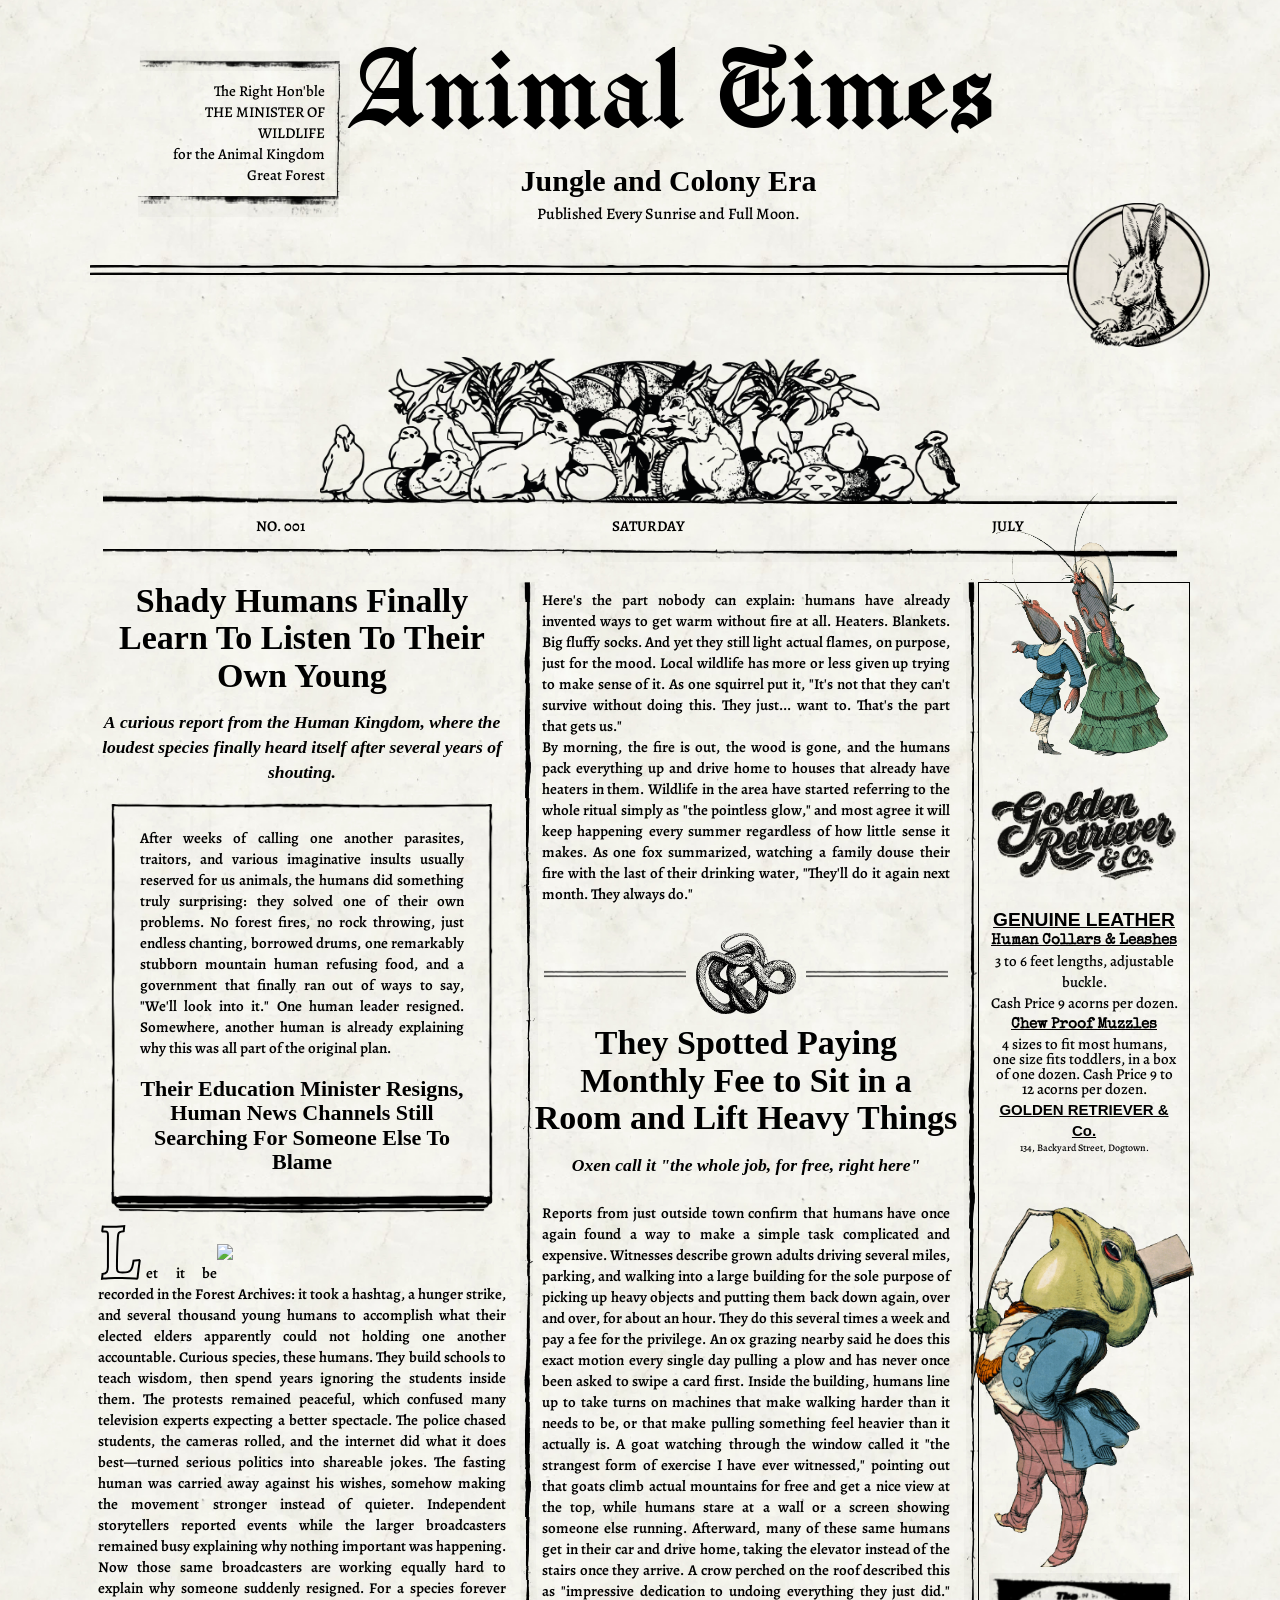
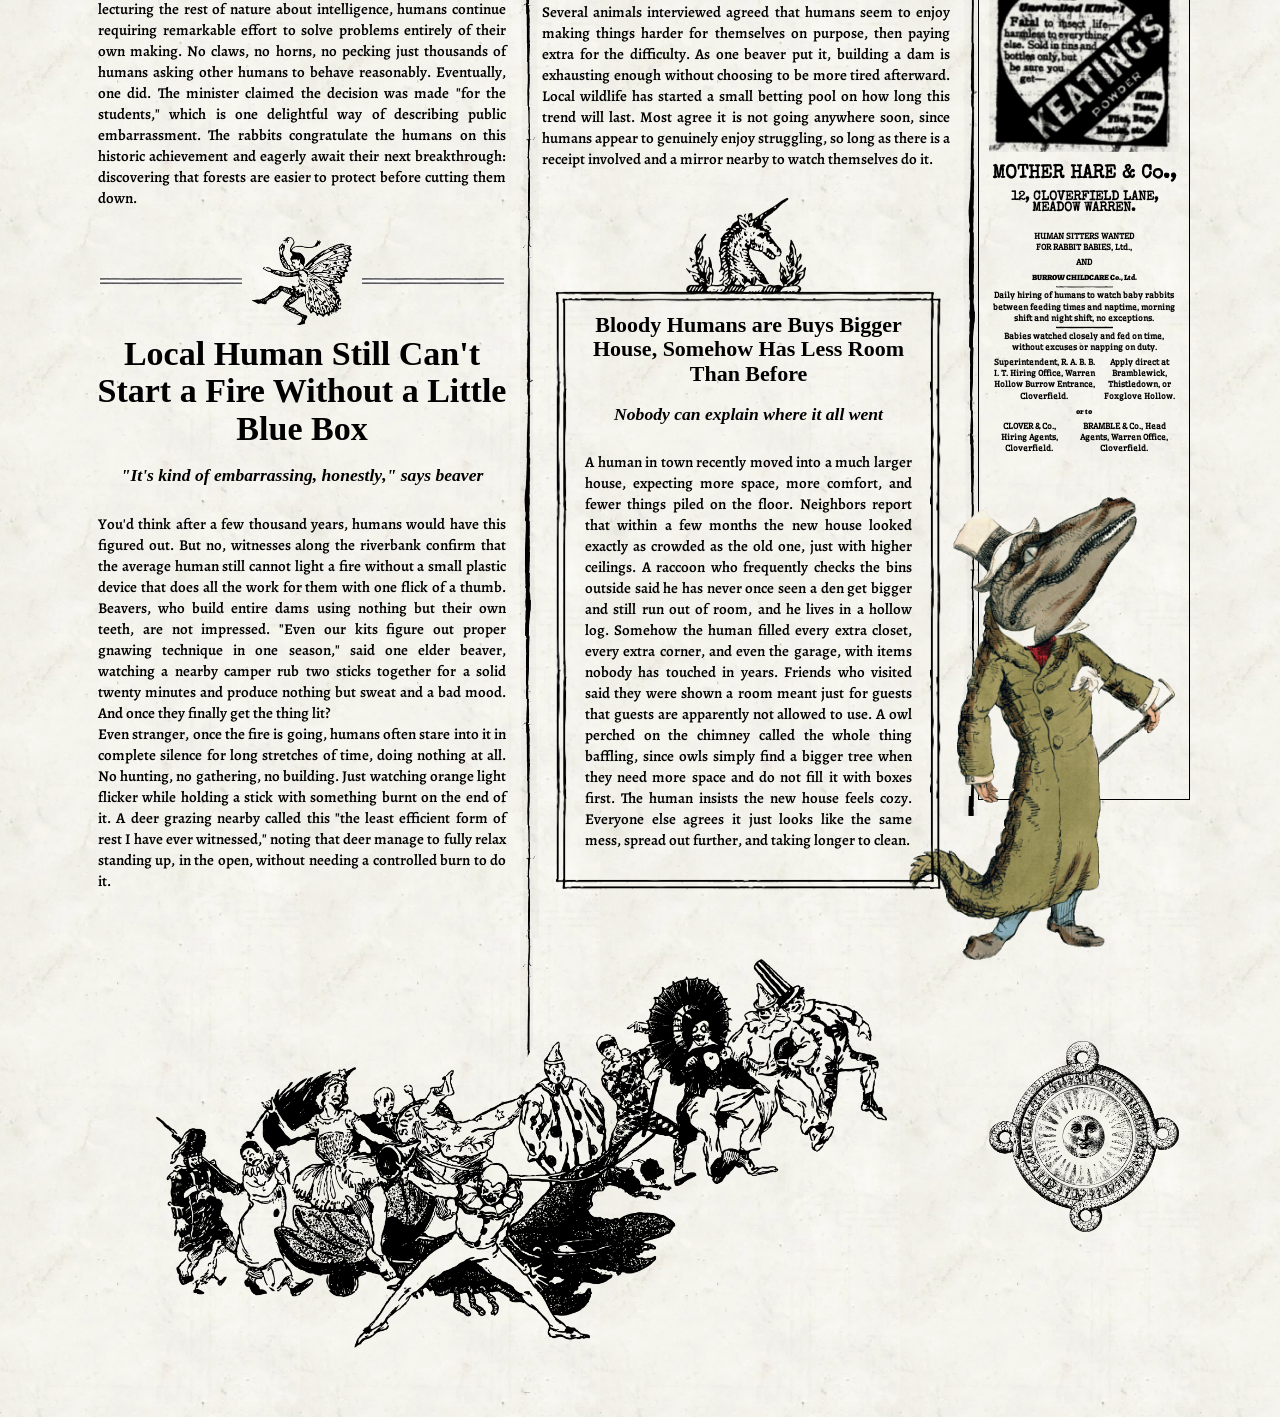
==== commit cb348cd8: "Added GIF Animations" ====
--- a/index.html
+++ b/index.html
@@ -46,7 +46,7 @@
   <div class="linerabbit">
     <div class="doubleline1">
     </div>
-    <img src="../Images/Stamp_2.png">
+    <img src="../Images/Stamp_2.png" class="stamp1">
   </div>
 
 
@@ -85,7 +85,7 @@
           </div>
 
           <article class="textwrap">
-            <img src="../Images/Cockroach.png" class="wrapcockroach">
+            <img src="../Images/Cockroach.gif" class="wrapcockroach">
             <p>     
                 <span class="letterl">L</span>et it be recorded in the Forest Archives: it took a hashtag, a hunger strike, and several thousand young humans to accomplish what their elected elders apparently could not holding one another accountable. Curious species, these humans. They build schools to teach wisdom, then spend years ignoring the students inside them. The protests remained peaceful, which confused many television experts expecting a better spectacle. The police chased students, the cameras rolled, and the internet did what it does best—turned serious politics into shareable jokes. The fasting human was carried away against his wishes, somehow making the movement stronger instead of quieter. Independent storytellers reported events while the larger broadcasters remained busy explaining why nothing important was happening. Now those same broadcasters are working equally hard to explain why someone suddenly resigned.
 
@@ -168,7 +168,7 @@
      <!-- narrower sidebar that holds shorter items -->
     <section class="col narrow divider">
       <div class="box">
-        <img src="../Images/Lobsters.png" class="lobster">
+        <img src="../Images/Lobster.gif" class="lobster">
         <img src="../Images/goldentonic.png" class="goldentonic">
 
         <div class="advert1">
@@ -192,7 +192,7 @@
 
         </div>
 
-        <img src="../Images/Frog.png" style="width: 120%; margin-left: -20px; margin-top: 40px;" class="frog">
+        <img src="../Images/Frog.gif" style="width: 120%; margin-left: -20px; margin-top: 40px;" class="frog">
         <img src="../Images/keatings.png" style="width: 100%;">
         
         <div class="advert2">
@@ -251,7 +251,7 @@
           </div>
         </div>
 
-        <img src="../Images/Dino.png" style="width: 140%; margin-left: -80px; margin-top: 40px; margin-bottom: -200px;" class="dino">
+        <img src="../Images/Dino.gif" style="width: 140%; margin-left: -80px; margin-top: 40px; margin-bottom: -200px;" class="dino">
         <img src="../Images/Stamp_1.png" style="width: 100%; margin-bottom: -450px;" class="stamp1">
       </div>
       
--- a/style.css
+++ b/style.css
@@ -465,6 +465,27 @@
 .headingimage:hover {
   transform: scale(1.02);
 }
+
+
+.circus {
+  transform-origin: center;
+  transition: transform 0.4s ease;
+}
+
+.circus:hover {
+  transform: scale(1.02);
+}
+
+.sectionbreakimg {
+  transform-origin: center;
+  transition: transform 0.4s ease;
+}
+
+.sectionbreakimg:hover {
+  transform: scale(1.04);
+}
+
+
 /* @supports (initial-letter: 2) or (-webkit-initial-letter: 2) {
   .textwrap p::first-letter {
         color: #ffebb5;
